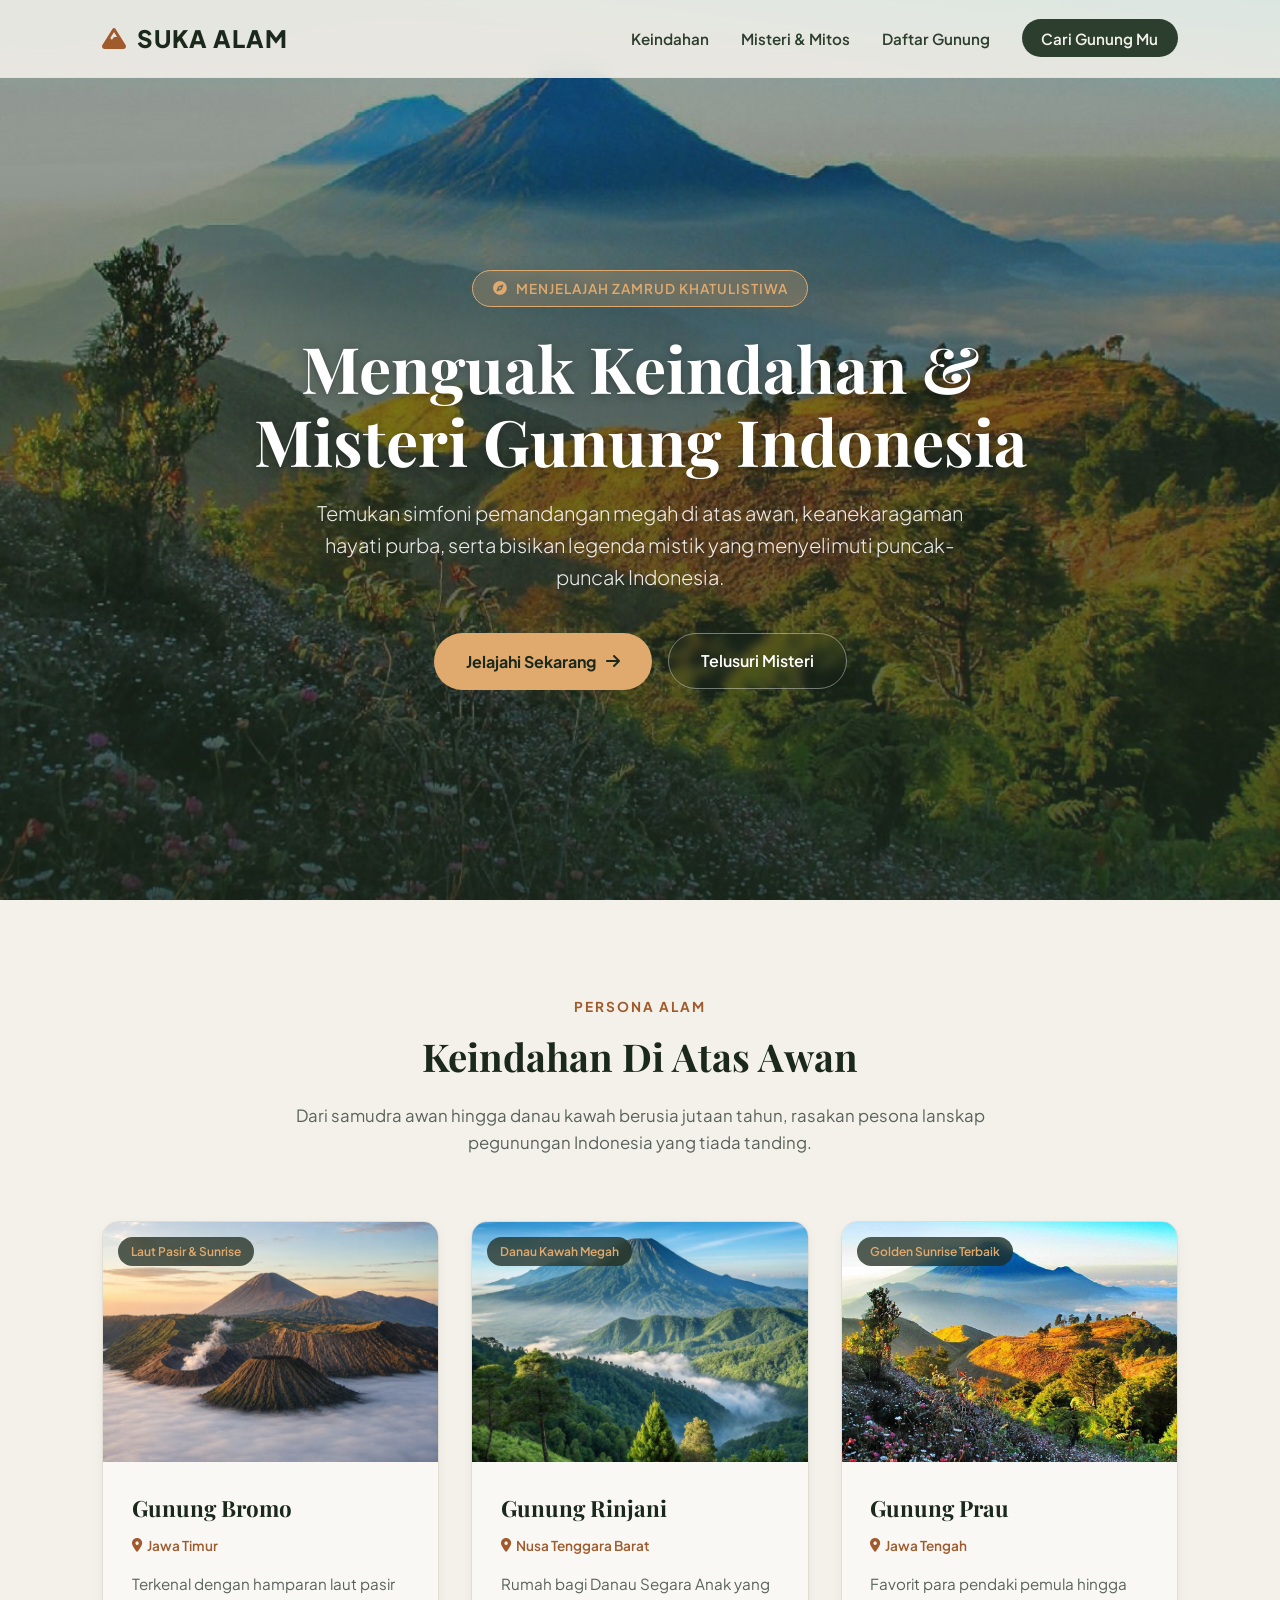
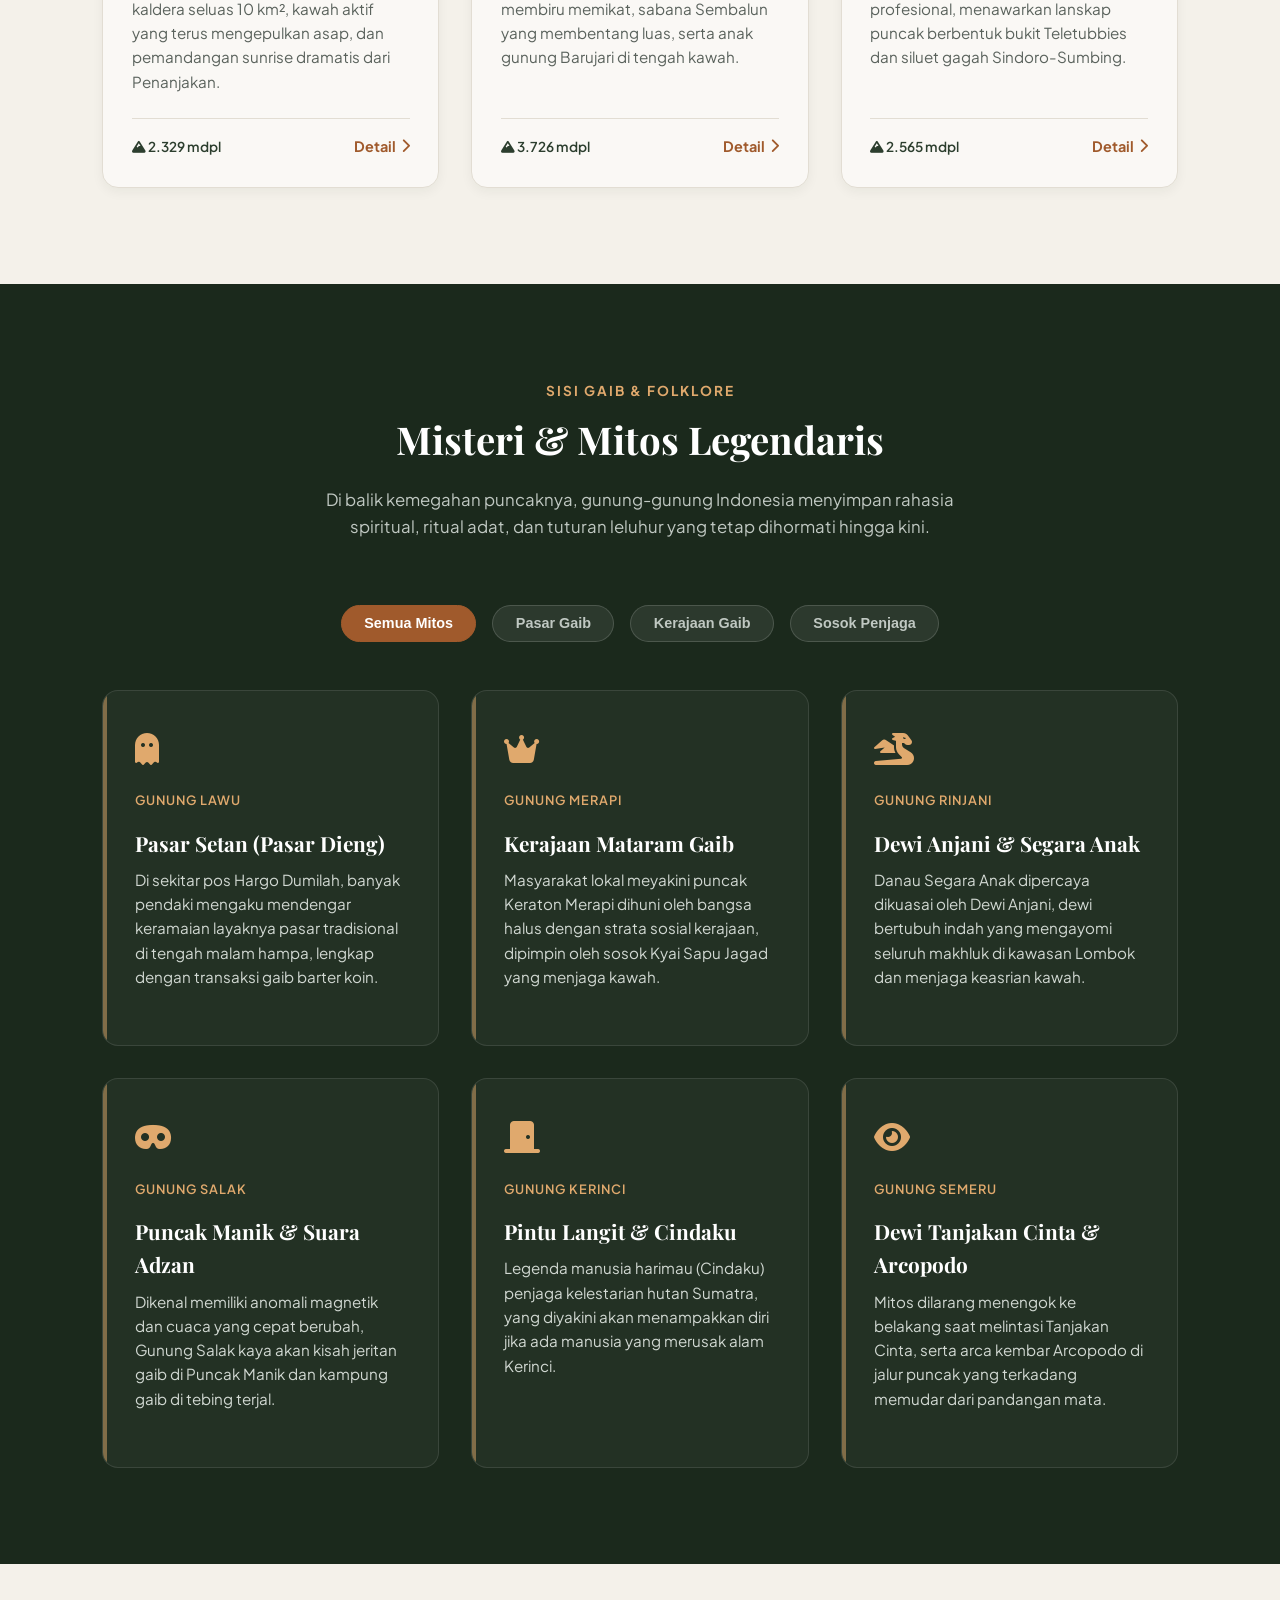
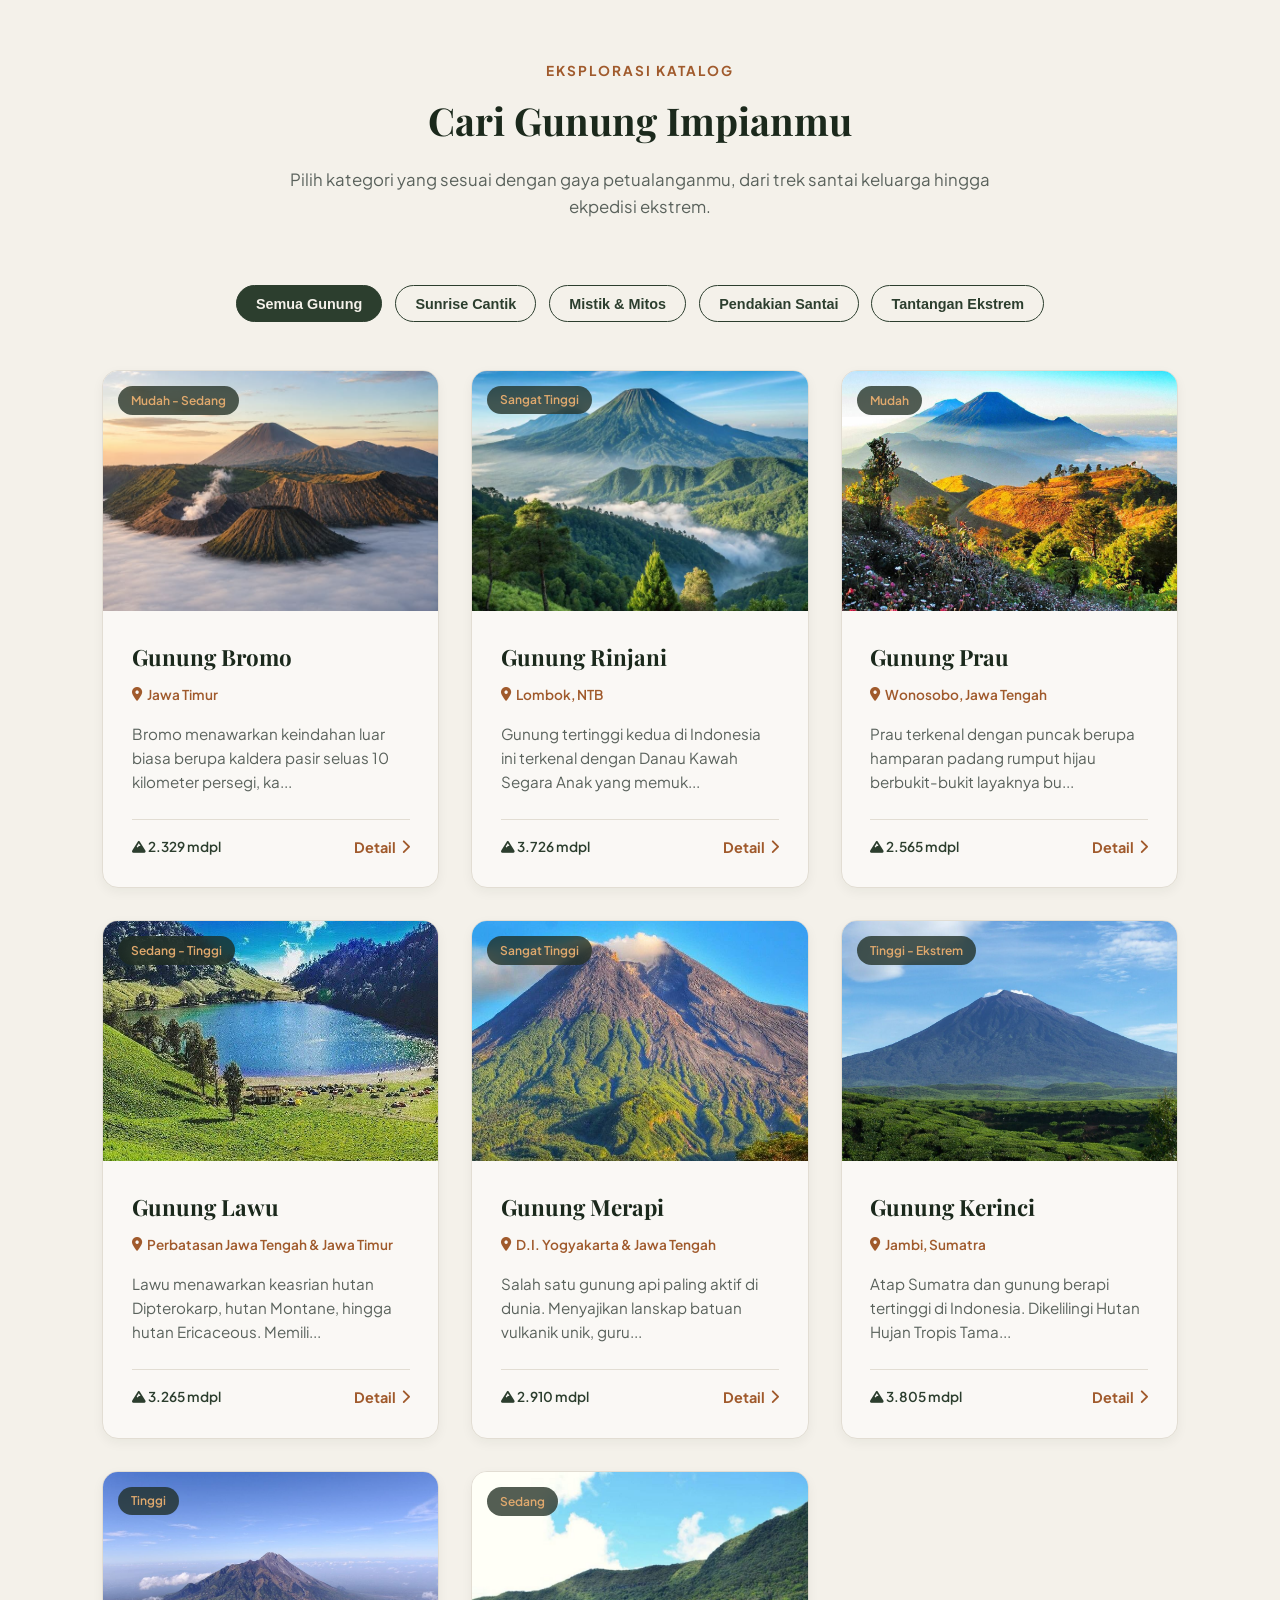
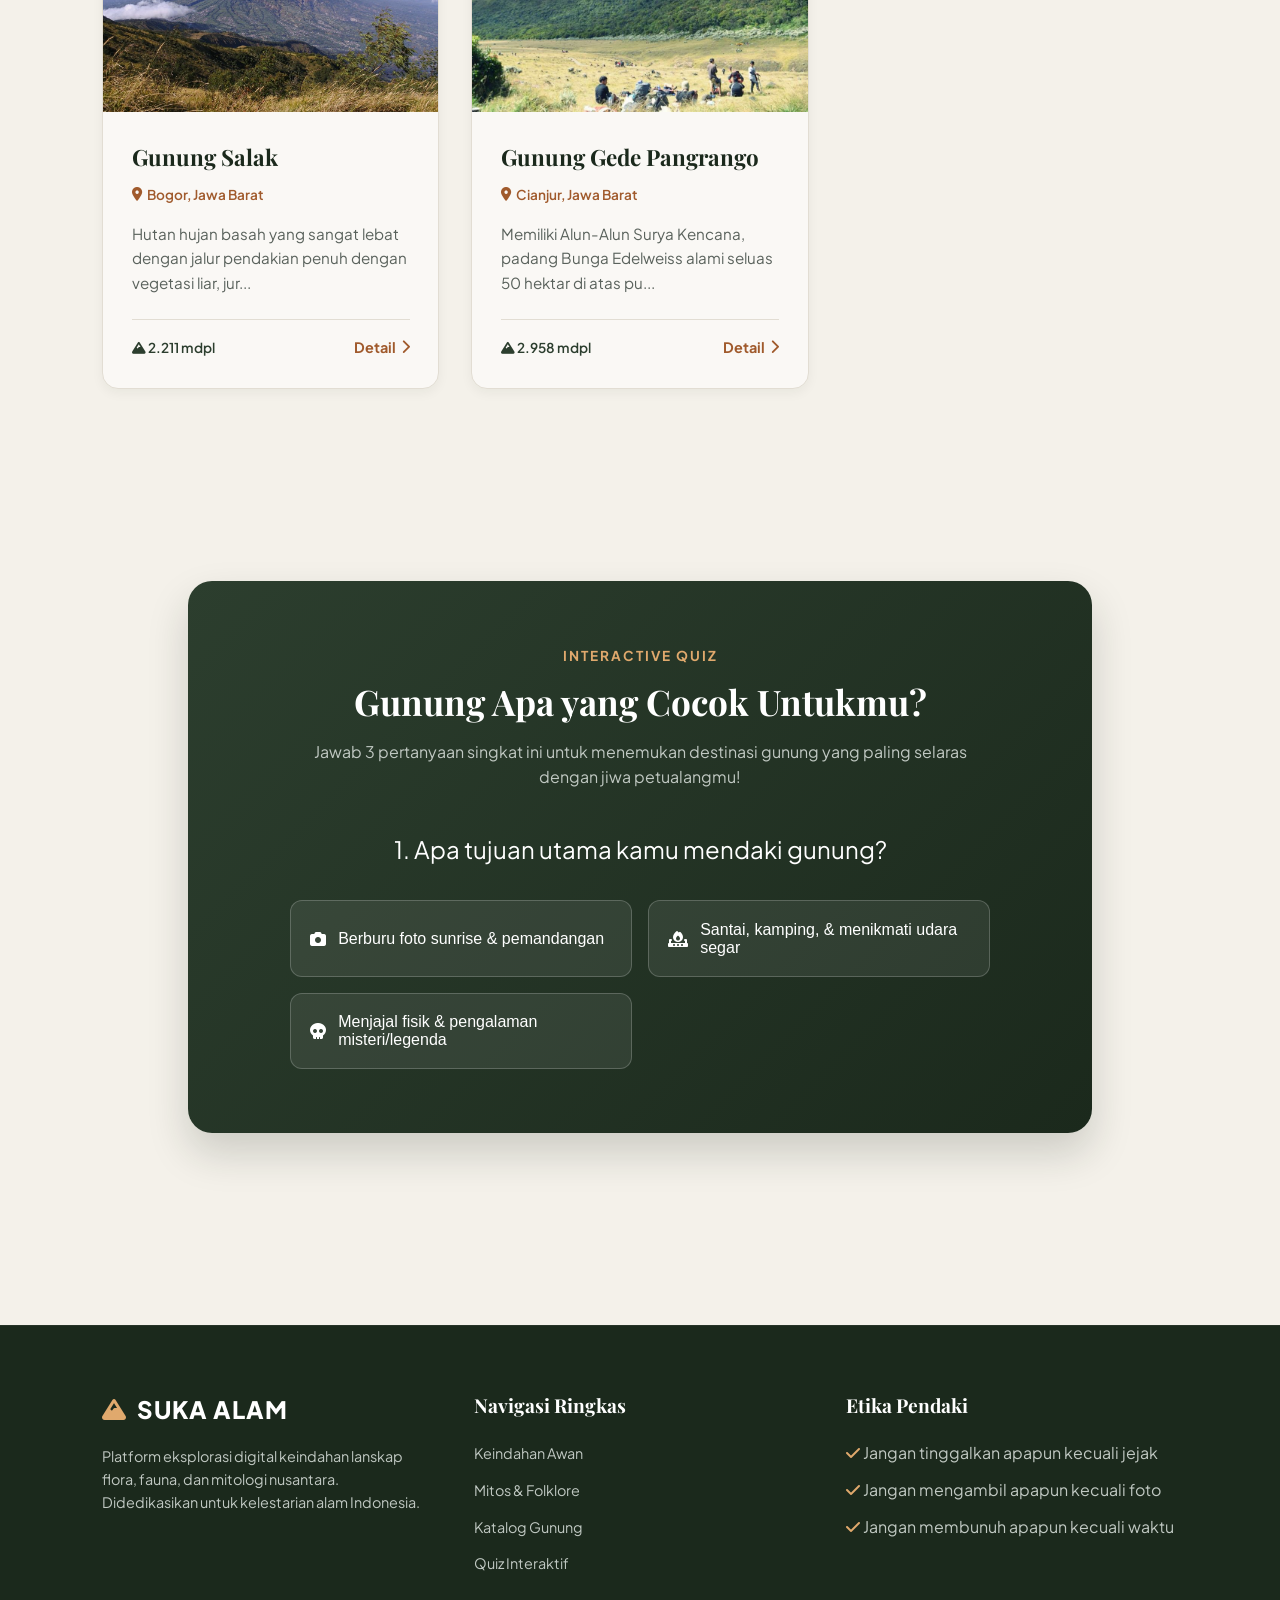
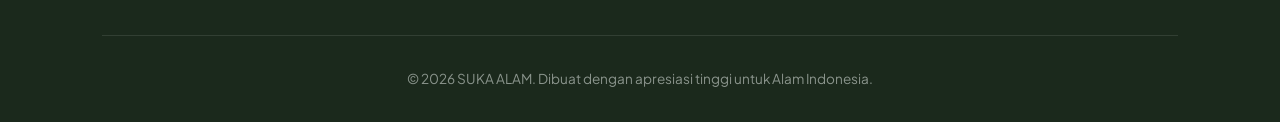
==== index.html @ b4a9ba3b "Initial commit - Website SUKA ALAM" ====
<!doctype html>
<html lang="id">
  <head>
    <meta charset="UTF-8" />
    <meta name="viewport" content="width=device-width, initial-scale=1.0" />
    <title>SUKA ALAM - Keindahan & Misteri Gunung Indonesia</title>
    <!-- Google Fonts & Font Awesome Icons -->
    <link rel="preconnect" href="https://fonts.googleapis.com" />
    <link rel="preconnect" href="https://fonts.gstatic.com" crossorigin />
    <link
      href="https://fonts.googleapis.com/css2?family=Plus+Jakarta+Sans:wght@300;400;500;600;700;800&family=Playfair+Display:ital,wght@0,600;0,800;1,400&display=swap"
      rel="stylesheet"
    />
    <link
      rel="stylesheet"
      href="https://cdnjs.cloudflare.com/ajax/libs/font-awesome/6.4.0/css/all.min.css"
    />

    <link rel="stylesheet" href="style.css" />
  </head>
  <body>
    <nav class="navbar" id="navbar">
      <a href="#" class="logo">
        <i class="fa-solid fa-mountain"></i>
        <span>SUKA ALAM</span>
      </a>
      <ul class="nav-links" id="navLinks">
        <li><a href="#keindahan">Keindahan</a></li>
        <li><a href="#misteri">Misteri & Mitos</a></li>
        <li><a href="#explorer">Daftar Gunung</a></li>
        <li><a href="#quiz" class="nav-btn">Cari Gunung Mu</a></li>
      </ul>
      <div class="hamburger" id="hamburger">
        <i class="fa-solid fa-bars"></i>
      </div>
    </nav>

    <header class="hero" id="home">
      <div class="hero-content">
        <div class="hero-badge">
          <i class="fa-solid fa-compass"></i> Menjelajah Zamrud Khatulistiwa
        </div>
        <h1>Menguak Keindahan & Misteri Gunung Indonesia</h1>
        <p>
          Temukan simfoni pemandangan megah di atas awan, keanekaragaman hayati
          purba, serta bisikan legenda mistik yang menyelimuti puncak-puncak
          Indonesia.
        </p>
        <div class="hero-actions">
          <a href="#keindahan" class="btn-primary">
            Jelajahi Sekarang <i class="fa-solid fa-arrow-right"></i>
          </a>
          <a href="#misteri" class="btn-outline"> Telusuri Misteri </a>
        </div>
      </div>
    </header>

    <section id="keindahan">
      <div class="section-header">
        <span class="subtitle">Persona Alam</span>
        <h2>Keindahan Di Atas Awan</h2>
        <p>
          Dari samudra awan hingga danau kawah berusia jutaan tahun, rasakan
          pesona lanskap pegunungan Indonesia yang tiada tanding.
        </p>
      </div>

      <div class="beauty-grid">
        <!-- Card 1: Bromo -->
        <div class="beauty-card" onclick="openModal('bromo')">
          <div class="card-img-wrapper">
            <span class="card-tag">Laut Pasir & Sunrise</span>
            <img src="images/Bromo.jpg" alt="Gunung Bromo" />
          </div>
          <div class="card-body">
            <h3>Gunung Bromo</h3>
            <div class="card-location">
              <i class="fa-solid fa-location-dot"></i> Jawa Timur
            </div>
            <p>
              Terkenal dengan hamparan laut pasir kaldera seluas 10 km², kawah
              aktif yang terus mengepulkan asap, dan pemandangan sunrise
              dramatis dari Penanjakan.
            </p>
            <div class="card-footer">
              <span class="height-info"
                ><i class="fa-solid fa-mountain"></i> 2.329 mdpl</span
              >
              <span class="read-more"
                >Detail <i class="fa-solid fa-chevron-right"></i
              ></span>
            </div>
          </div>
        </div>

        <!-- Card 2: Rinjani -->
        <div class="beauty-card" onclick="openModal('rinjani')">
          <div class="card-img-wrapper">
            <span class="card-tag">Danau Kawah Megah</span>
            <img src="images/Rinjani.jpg" alt="Gunung Rinjani" />
          </div>
          <div class="card-body">
            <h3>Gunung Rinjani</h3>
            <div class="card-location">
              <i class="fa-solid fa-location-dot"></i> Nusa Tenggara Barat
            </div>
            <p>
              Rumah bagi Danau Segara Anak yang membiru memikat, sabana Sembalun
              yang membentang luas, serta anak gunung Barujari di tengah kawah.
            </p>
            <div class="card-footer">
              <span class="height-info"
                ><i class="fa-solid fa-mountain"></i> 3.726 mdpl</span
              >
              <span class="read-more"
                >Detail <i class="fa-solid fa-chevron-right"></i
              ></span>
            </div>
          </div>
        </div>

        <!-- Card 3: Prau -->
        <div class="beauty-card" onclick="openModal('prau')">
          <div class="card-img-wrapper">
            <span class="card-tag">Golden Sunrise Terbaik</span>
            <img src="images/Prau.jpg" alt="Gunung Prau" />
          </div>
          <div class="card-body">
            <h3>Gunung Prau</h3>
            <div class="card-location">
              <i class="fa-solid fa-location-dot"></i> Jawa Tengah
            </div>
            <p>
              Favorit para pendaki pemula hingga profesional, menawarkan lanskap
              puncak berbentuk bukit Teletubbies dan siluet gagah
              Sindoro-Sumbing.
            </p>
            <div class="card-footer">
              <span class="height-info"
                ><i class="fa-solid fa-mountain"></i> 2.565 mdpl</span
              >
              <span class="read-more"
                >Detail <i class="fa-solid fa-chevron-right"></i
              ></span>
            </div>
          </div>
        </div>
      </div>
    </section>

    <section class="mystery-section" id="misteri">
      <div class="section-header">
        <span class="subtitle">Sisi Gaib & Folklore</span>
        <h2>Misteri & Mitos Legendaris</h2>
        <p>
          Di balik kemegahan puncaknya, gunung-gunung Indonesia menyimpan
          rahasia spiritual, ritual adat, dan tuturan leluhur yang tetap
          dihormati hingga kini.
        </p>
      </div>

      <div class="mystery-tabs">
        <button class="tab-btn active" onclick="filterMystery('all')">
          Semua Mitos
        </button>
        <button class="tab-btn" onclick="filterMystery('pasar-gaib')">
          Pasar Gaib
        </button>
        <button class="tab-btn" onclick="filterMystery('kerajaan')">
          Kerajaan Gaib
        </button>
        <button class="tab-btn" onclick="filterMystery('penjaga')">
          Sosok Penjaga
        </button>
      </div>

      <div class="mystery-grid" id="mysteryGrid">
        <!-- Mystery Item 1 -->
        <div class="mystery-card" data-category="pasar-gaib">
          <div class="mystery-icon"><i class="fa-solid fa-ghost"></i></div>
          <div class="mystery-tag">Gunung Lawu</div>
          <h3>Pasar Setan (Pasar Dieng)</h3>
          <p>
            Di sekitar pos Hargo Dumilah, banyak pendaki mengaku mendengar
            keramaian layaknya pasar tradisional di tengah malam hampa, lengkap
            dengan transaksi gaib barter koin.
          </p>
        </div>

        <!-- Mystery Item 2 -->
        <div class="mystery-card" data-category="kerajaan">
          <div class="mystery-icon"><i class="fa-solid fa-crown"></i></div>
          <div class="mystery-tag">Gunung Merapi</div>
          <h3>Kerajaan Mataram Gaib</h3>
          <p>
            Masyarakat lokal meyakini puncak Keraton Merapi dihuni oleh bangsa
            halus dengan strata sosial kerajaan, dipimpin oleh sosok Kyai Sapu
            Jagad yang menjaga kawah.
          </p>
        </div>

        <!-- Mystery Item 3 -->
        <div class="mystery-card" data-category="penjaga">
          <div class="mystery-icon"><i class="fa-solid fa-dragon"></i></div>
          <div class="mystery-tag">Gunung Rinjani</div>
          <h3>Dewi Anjani & Segara Anak</h3>
          <p>
            Danau Segara Anak dipercaya dikuasai oleh Dewi Anjani, dewi bertubuh
            indah yang mengayomi seluruh makhluk di kawasan Lombok dan menjaga
            keasrian kawah.
          </p>
        </div>

        <!-- Mystery Item 4 -->
        <div class="mystery-card" data-category="pasar-gaib">
          <div class="mystery-icon"><i class="fa-solid fa-mask"></i></div>
          <div class="mystery-tag">Gunung Salak</div>
          <h3>Puncak Manik & Suara Adzan</h3>
          <p>
            Dikenal memiliki anomali magnetik dan cuaca yang cepat berubah,
            Gunung Salak kaya akan kisah jeritan gaib di Puncak Manik dan
            kampung gaib di tebing terjal.
          </p>
        </div>

        <!-- Mystery Item 5 -->
        <div class="mystery-card" data-category="kerajaan">
          <div class="mystery-icon">
            <i class="fa-solid fa-door-closed"></i>
          </div>
          <div class="mystery-tag">Gunung Kerinci</div>
          <h3>Pintu Langit & Cindaku</h3>
          <p>
            Legenda manusia harimau (Cindaku) penjaga kelestarian hutan Sumatra,
            yang diyakini akan menampakkan diri jika ada manusia yang merusak
            alam Kerinci.
          </p>
        </div>

        <!-- Mystery Item 6 -->
        <div class="mystery-card" data-category="penjaga">
          <div class="mystery-icon"><i class="fa-solid fa-eye"></i></div>
          <div class="mystery-tag">Gunung Semeru</div>
          <h3>Dewi Tanjakan Cinta & Arcopodo</h3>
          <p>
            Mitos dilarang menengok ke belakang saat melintasi Tanjakan Cinta,
            serta arca kembar Arcopodo di jalur puncak yang terkadang memudar
            dari pandangan mata.
          </p>
        </div>
      </div>
    </section>

    <section class="explorer-section" id="explorer">
      <div class="section-header">
        <span class="subtitle">Eksplorasi Katalog</span>
        <h2>Cari Gunung Impianmu</h2>
        <p>
          Pilih kategori yang sesuai dengan gaya petualanganmu, dari trek santai
          keluarga hingga ekpedisi ekstrem.
        </p>
      </div>

      <div class="filter-container">
        <button class="filter-btn active" onclick="filterMountains('all')">
          Semua Gunung
        </button>
        <button class="filter-btn" onclick="filterMountains('sunrise')">
          Sunrise Cantik
        </button>
        <button class="filter-btn" onclick="filterMountains('mistik')">
          Mistik & Mitos
        </button>
        <button class="filter-btn" onclick="filterMountains('santai')">
          Pendakian Santai
        </button>
        <button class="filter-btn" onclick="filterMountains('ekstrem')">
          Tantangan Ekstrem
        </button>
      </div>

      <div class="explorer-grid" id="explorerGrid">
        <!-- Mountain items will be populated by JavaScript -->
      </div>
    </section>

    <section id="quiz">
      <div class="quiz-section">
        <div class="quiz-container">
          <span class="subtitle" style="color: var(--accent-gold)"
            >Interactive Quiz</span
          >
          <h2 style="font-size: 2.2rem; margin-bottom: 0.5rem; color: #fff">
            Gunung Apa yang Cocok Untukmu?
          </h2>
          <p style="color: #c0c8c2; margin-bottom: 2.5rem">
            Jawab 3 pertanyaan singkat ini untuk menemukan destinasi gunung yang
            paling selaras dengan jiwa petualangmu!
          </p>

          <!-- Question 1 -->
          <div class="quiz-step active" id="quizStep1">
            <div class="quiz-question">
              1. Apa tujuan utama kamu mendaki gunung?
            </div>
            <div class="quiz-options">
              <button class="quiz-opt-btn" onclick="answerQuiz('A')">
                <i class="fa-solid fa-camera"></i> Berburu foto sunrise &
                pemandangan
              </button>
              <button class="quiz-opt-btn" onclick="answerQuiz('B')">
                <i class="fa-solid fa-fire-burner"></i> Santai, kamping, &
                menikmati udara segar
              </button>
              <button class="quiz-opt-btn" onclick="answerQuiz('C')">
                <i class="fa-solid fa-skull"></i> Menjajal fisik & pengalaman
                misteri/legenda
              </button>
            </div>
          </div>

          <!-- Question 2 -->
          <div class="quiz-step" id="quizStep2">
            <div class="quiz-question">
              2. Berapa lama durasi pendakian yang kamu sukai?
            </div>
            <div class="quiz-options">
              <button class="quiz-opt-btn" onclick="answerQuiz('A')">
                <i class="fa-solid fa-clock"></i> Singkat (Tektok / 3-5 Jam
                saja)
              </button>
              <button class="quiz-opt-btn" onclick="answerQuiz('B')">
                <i class="fa-solid fa-campground"></i> 2 Hari 1 Malam (Standar
                Kamping)
              </button>
              <button class="quiz-opt-btn" onclick="answerQuiz('C')">
                <i class="fa-solid fa-calendar-days"></i> 3-5 Hari Ekspedisi
                Panjang
              </button>
            </div>
          </div>

          <!-- Question 3 -->
          <div class="quiz-step" id="quizStep3">
            <div class="quiz-question">
              3. Suasana malam seperti apa yang kamu inginkan di tenda?
            </div>
            <div class="quiz-options">
              <button class="quiz-opt-btn" onclick="answerQuiz('A')">
                <i class="fa-solid fa-stars"></i> Langit bertabur bintang &
                hangatnya kopi
              </button>
              <button class="quiz-opt-btn" onclick="answerQuiz('B')">
                <i class="fa-solid fa-tree"></i> Suara derik jangkrik & angin
                hutan rindang
              </button>
              <button class="quiz-opt-btn" onclick="answerQuiz('C')">
                <i class="fa-solid fa-moon"></i> Hening, dingin ekstrem, & aura
                keheningan mistis
              </button>
            </div>
          </div>

          <!-- Quiz Result -->
          <div class="quiz-step" id="quizResult">
            <div class="quiz-result">
              <h3
                id="resultTitle"
                style="color: var(--accent-gold); font-size: 1.8rem"
              >
                Gunung Prau
              </h3>
              <p id="resultDesc" style="color: #e2ddd3; margin-top: 0.5rem">
                Kamu adalah pencari keindahan sejati! Gunung Prau cocok untukmu
                karena menyajikan panorama lautan awan terindah tanpa medan yang
                menuntut fisik terlalu keras.
              </p>
              <img id="resultImg" src="images/Prau.jpg" alt="Hasil Quiz" />
              <br />
              <button
                class="btn-primary"
                onclick="resetQuiz()"
                style="margin-top: 1rem"
              >
                <i class="fa-solid fa-rotate-right"></i> Coba Lagi
              </button>
            </div>
          </div>
        </div>
      </div>
    </section>

    <div
      class="modal-overlay"
      id="modalOverlay"
      onclick="closeModalOnOverlay(event)"
    >
      <div class="modal-card">
        <button class="modal-close" onclick="closeModal()">
          <i class="fa-solid fa-xmark"></i>
        </button>
        <img id="modalImg" class="modal-header-img" src="" alt="Gunung" />
        <div class="modal-content">
          <h3 id="modalTitle" class="modal-title">Nama Gunung</h3>
          <div class="modal-meta">
            <span
              ><i class="fa-solid fa-location-dot"></i>
              <span id="modalLoc">Lokasi</span></span
            >
            <span
              ><i class="fa-solid fa-mountain"></i>
              <span id="modalHeight">0 mdpl</span></span
            >
            <span
              ><i class="fa-solid fa-route"></i>
              <span id="modalDiff">Kesulitan</span></span
            >
          </div>
          <div class="modal-body">
            <h4>
              <i
                class="fa-solid fa-leaf"
                style="color: var(--accent-terracotta)"
              ></i>
              Daya Tarik Alam
            </h4>
            <p id="modalNature">Deskripsi alam...</p>

            <h4>
              <i
                class="fa-solid fa-book-skull"
                style="color: var(--accent-terracotta)"
              ></i>
              Mitos & Legenda
            </h4>
            <p id="modalMyth">Deskripsi mitos...</p>
          </div>
        </div>
      </div>
    </div>

    <footer>
      <div class="footer-grid">
        <div class="footer-col">
          <div class="logo" style="color: #ffffff; margin-bottom: 1rem">
            <i
              class="fa-solid fa-mountain"
              style="color: var(--accent-gold)"
            ></i>
            SUKA ALAM
          </div>
          <p>
            Platform eksplorasi digital keindahan lanskap flora, fauna, dan
            mitologi nusantara. Didedikasikan untuk kelestarian alam Indonesia.
          </p>
        </div>
        <div class="footer-col">
          <h4>Navigasi Ringkas</h4>
          <ul class="footer-links">
            <li><a href="#keindahan">Keindahan Awan</a></li>
            <li><a href="#misteri">Mitos & Folklore</a></li>
            <li><a href="#explorer">Katalog Gunung</a></li>
            <li><a href="#quiz">Quiz Interaktif</a></li>
          </ul>
        </div>
        <div class="footer-col">
          <h4>Etika Pendaki</h4>
          <ul class="footer-links">
            <li>
              <i
                class="fa-solid fa-check"
                style="color: var(--accent-gold)"
              ></i>
              Jangan tinggalkan apapun kecuali jejak
            </li>
            <li>
              <i
                class="fa-solid fa-check"
                style="color: var(--accent-gold)"
              ></i>
              Jangan mengambil apapun kecuali foto
            </li>
            <li>
              <i
                class="fa-solid fa-check"
                style="color: var(--accent-gold)"
              ></i>
              Jangan membunuh apapun kecuali waktu
            </li>
          </ul>
        </div>
      </div>
      <div class="footer-bottom">
        <p>
          &copy; 2026 SUKA ALAM. Dibuat dengan apresiasi tinggi untuk Alam
          Indonesia.
        </p>
      </div>
    </footer>

    <script src="script.js"></script>
  </body>
</html>
---- style.css ----
:root {
  --bg-sand: #f4f1ea;
  --bg-card: #faf8f5;
  --primary-forest: #1b291c;
  --secondary-olive: #2c3e2e;
  --accent-terracotta: #a05a2c;
  --accent-gold: #e0a96d;
  --accent-gold-light: #f7e3c3;
  --text-dark: #1f2421;
  --text-muted: #5a625c;
  --border-light: #e2ddd3;
  --shadow-sm: 0 4px 12px rgba(27, 41, 28, 0.05);
  --shadow-md: 0 10px 25px rgba(27, 41, 28, 0.1);
  --shadow-lg: 0 20px 40px rgba(27, 41, 28, 0.18);
  --transition: all 0.3s cubic-bezier(0.25, 0.8, 0.25, 1);
}

* {
  margin: 0;
  padding: 0;
  box-sizing: border-box;
  scroll-behavior: smooth;
}

body {
  font-family: "Plus Jakarta Sans", sans-serif;
  background-color: var(--bg-sand);
  color: var(--text-dark);
  line-height: 1.6;
  overflow-x: hidden;
}

h1,
h2,
h3,
h4,
.font-serif {
  font-family: "Playfair Display", serif;
}

.navbar {
  position: fixed;
  top: 0;
  left: 0;
  width: 100%;
  display: flex;
  justify-content: space-between;
  align-items: center;
  padding: 1.2rem 8%;
  background: rgba(244, 241, 234, 0.88);
  backdrop-filter: blur(12px);
  z-index: 1000;
  border-bottom: 1px solid rgba(226, 221, 211, 0.5);
  transition: var(--transition);
}

.navbar.scrolled {
  padding: 0.8rem 8%;
  box-shadow: var(--shadow-sm);
  background: rgba(244, 241, 234, 0.96);
}

.logo {
  display: flex;
  align-items: center;
  gap: 10px;
  font-size: 1.5rem;
  font-weight: 800;
  color: var(--primary-forest);
  text-decoration: none;
  letter-spacing: 1px;
}

.logo i {
  color: var(--accent-terracotta);
}

.nav-links {
  display: flex;
  list-style: none;
  gap: 2rem;
  align-items: center;
}

.nav-links a {
  text-decoration: none;
  color: var(--secondary-olive);
  font-weight: 600;
  font-size: 0.95rem;
  transition: var(--transition);
  position: relative;
}

.nav-links a::after {
  content: "";
  position: absolute;
  bottom: -5px;
  left: 0;
  width: 0;
  height: 2px;
  background-color: var(--accent-terracotta);
  transition: var(--transition);
}

.nav-links a:hover::after,
.nav-links a.active::after {
  width: 100%;
}

.nav-btn {
  background-color: var(--secondary-olive);
  color: var(--bg-sand) !important;
  padding: 0.6rem 1.2rem;
  border-radius: 30px;
  transition: var(--transition);
}

.nav-btn::after {
  display: none !important;
}

.nav-btn:hover {
  background-color: var(--accent-terracotta);
  transform: translateY(-2px);
  box-shadow: 0 4px 12px rgba(160, 90, 44, 0.3);
}

.hamburger {
  display: none;
  cursor: pointer;
  font-size: 1.5rem;
  color: var(--primary-forest);
}

.hero {
  position: relative;
  min-height: 100vh;
  display: flex;
  align-items: center;
  justify-content: center;
  padding: 0 8%;
  background:
    linear-gradient(
      180deg,
      rgba(27, 41, 28, 0.4) 0%,
      rgba(27, 41, 28, 0.8) 100%
    ),
    url("images/Prau.jpg") center/cover no-repeat;
  color: #ffffff;
  text-align: center;
}

.hero-content {
  max-width: 850px;
  margin-top: 60px;
  animation: fadeInUp 1s ease-out;
}

.hero-badge {
  display: inline-flex;
  align-items: center;
  gap: 8px;
  background: rgba(224, 169, 109, 0.25);
  border: 1px solid var(--accent-gold);
  backdrop-filter: blur(8px);
  color: var(--accent-gold);
  padding: 0.4rem 1.2rem;
  border-radius: 50px;
  font-size: 0.85rem;
  font-weight: 600;
  margin-bottom: 1.5rem;
  text-transform: uppercase;
  letter-spacing: 1px;
}

.hero h1 {
  font-size: clamp(2.5rem, 5vw, 4.2rem);
  line-height: 1.15;
  margin-bottom: 1.2rem;
  text-shadow: 0 2px 10px rgba(0, 0, 0, 0.3);
}

.hero p {
  font-size: clamp(1rem, 2vw, 1.25rem);
  margin-bottom: 2.5rem;
  opacity: 0.9;
  max-width: 680px;
  margin-left: auto;
  margin-right: auto;
  font-weight: 300;
}

.hero-actions {
  display: flex;
  gap: 1rem;
  justify-content: center;
  flex-wrap: wrap;
}

.btn-primary {
  background-color: var(--accent-gold);
  color: var(--primary-forest);
  padding: 0.9rem 2rem;
  border-radius: 30px;
  font-weight: 700;
  text-decoration: none;
  transition: var(--transition);
  display: inline-flex;
  align-items: center;
  gap: 10px;
  border: none;
  cursor: pointer;
}

.btn-primary:hover {
  background-color: #ebd09c;
  transform: translateY(-3px);
  box-shadow: 0 8px 20px rgba(224, 169, 109, 0.3);
}

.btn-outline {
  background: transparent;
  color: #ffffff;
  padding: 0.9rem 2rem;
  border-radius: 30px;
  font-weight: 600;
  text-decoration: none;
  transition: var(--transition);
  border: 1px solid rgba(255, 255, 255, 0.4);
  backdrop-filter: blur(4px);
}

.btn-outline:hover {
  background: rgba(255, 255, 255, 0.15);
  border-color: #ffffff;
  transform: translateY(-3px);
}

section {
  padding: 6rem 8%;
}

.section-header {
  text-align: center;
  max-width: 700px;
  margin: 0 auto 4rem auto;
}

.subtitle {
  color: var(--accent-terracotta);
  font-weight: 700;
  text-transform: uppercase;
  letter-spacing: 2px;
  font-size: 0.85rem;
  display: block;
  margin-bottom: 0.5rem;
}

.section-header h2 {
  font-size: 2.4rem;
  color: var(--primary-forest);
  margin-bottom: 1rem;
}

.section-header p {
  color: var(--text-muted);
  font-size: 1.05rem;
}

.beauty-grid {
  display: grid;
  grid-template-columns: repeat(auto-fit, minmax(320px, 1fr));
  gap: 2rem;
}

.beauty-card {
  background-color: var(--bg-card);
  border-radius: 16px;
  overflow: hidden;
  border: 1px solid var(--border-light);
  box-shadow: var(--shadow-sm);
  transition: var(--transition);
  display: flex;
  flex-direction: column;
  cursor: pointer;
}

.beauty-card:hover {
  transform: translateY(-8px);
  box-shadow: var(--shadow-md);
}

.card-img-wrapper {
  position: relative;
  height: 240px;
  overflow: hidden;
}

.card-img-wrapper img {
  width: 100%;
  height: 100%;
  object-fit: cover;
  transition: transform 0.6s ease;
}

.beauty-card:hover .card-img-wrapper img {
  transform: scale(1.08);
}

.card-tag {
  position: absolute;
  top: 15px;
  left: 15px;
  background: rgba(27, 41, 28, 0.75);
  backdrop-filter: blur(6px);
  color: var(--accent-gold);
  padding: 0.3rem 0.8rem;
  border-radius: 20px;
  font-size: 0.75rem;
  font-weight: 600;
}

.card-body {
  padding: 1.8rem;
  display: flex;
  flex-direction: column;
  flex-grow: 1;
}

.card-body h3 {
  font-size: 1.4rem;
  color: var(--primary-forest);
  margin-bottom: 0.5rem;
}

.card-location {
  color: var(--accent-terracotta);
  font-size: 0.85rem;
  font-weight: 600;
  margin-bottom: 1rem;
  display: flex;
  align-items: center;
  gap: 5px;
}

.card-body p {
  color: var(--text-muted);
  font-size: 0.95rem;
  margin-bottom: 1.5rem;
  flex-grow: 1;
}

.card-footer {
  display: flex;
  justify-content: space-between;
  align-items: center;
  border-top: 1px solid var(--border-light);
  padding-top: 1rem;
  margin-top: auto;
}

.height-info {
  font-size: 0.85rem;
  color: var(--secondary-olive);
  font-weight: 600;
}

.read-more {
  color: var(--accent-terracotta);
  font-weight: 700;
  font-size: 0.9rem;
  display: flex;
  align-items: center;
  gap: 5px;
}

.mystery-section {
  background-color: var(--primary-forest);
  color: #f4f1ea;
  position: relative;
}

.mystery-section .subtitle {
  color: var(--accent-gold);
}

.mystery-section h2 {
  color: #ffffff;
}

.mystery-section .section-header p {
  color: #c0c8c2;
}

.mystery-tabs {
  display: flex;
  justify-content: center;
  gap: 1rem;
  margin-bottom: 3rem;
  flex-wrap: wrap;
}

.tab-btn {
  background: rgba(255, 255, 255, 0.08);
  border: 1px solid rgba(255, 255, 255, 0.15);
  color: #c0c8c2;
  padding: 0.6rem 1.4rem;
  border-radius: 30px;
  cursor: pointer;
  font-weight: 600;
  font-size: 0.9rem;
  transition: var(--transition);
}

.tab-btn.active,
.tab-btn:hover {
  background: var(--accent-terracotta);
  color: #ffffff;
  border-color: var(--accent-terracotta);
}

.mystery-grid {
  display: grid;
  grid-template-columns: repeat(auto-fit, minmax(320px, 1fr));
  gap: 2rem;
}

.mystery-card {
  background: rgba(255, 255, 255, 0.04);
  border: 1px solid rgba(255, 255, 255, 0.1);
  border-radius: 16px;
  padding: 2rem;
  transition: var(--transition);
  position: relative;
  overflow: hidden;
}

.mystery-card::before {
  content: "";
  position: absolute;
  top: 0;
  left: 0;
  width: 4px;
  height: 100%;
  background: var(--accent-gold);
  opacity: 0.5;
  transition: var(--transition);
}

.mystery-card:hover {
  background: rgba(255, 255, 255, 0.08);
  transform: translateY(-5px);
  border-color: rgba(224, 169, 109, 0.3);
}

.mystery-card:hover::before {
  opacity: 1;
  height: 100%;
  width: 6px;
}

.mystery-icon {
  font-size: 2rem;
  color: var(--accent-gold);
  margin-bottom: 1rem;
}

.mystery-card h3 {
  font-size: 1.3rem;
  color: #ffffff;
  margin-bottom: 0.5rem;
}

.mystery-tag {
  font-size: 0.8rem;
  color: var(--accent-gold);
  margin-bottom: 1rem;
  text-transform: uppercase;
  letter-spacing: 1px;
  font-weight: 600;
}

.mystery-card p {
  color: #d1d8d2;
  font-size: 0.95rem;
  line-height: 1.6;
  margin-bottom: 1.5rem;
}

.explorer-section {
  background-color: var(--bg-sand);
}

.filter-container {
  display: flex;
  justify-content: center;
  gap: 0.8rem;
  margin-bottom: 3rem;
  flex-wrap: wrap;
}

.filter-btn {
  background-color: transparent;
  border: 1px solid var(--secondary-olive);
  color: var(--secondary-olive);
  padding: 0.6rem 1.2rem;
  border-radius: 30px;
  cursor: pointer;
  font-weight: 600;
  font-size: 0.9rem;
  transition: var(--transition);
}

.filter-btn.active,
.filter-btn:hover {
  background-color: var(--secondary-olive);
  color: var(--bg-sand);
}

.explorer-grid {
  display: grid;
  grid-template-columns: repeat(auto-fill, minmax(280px, 1fr));
  gap: 2rem;
}

.quiz-section {
  background: linear-gradient(135deg, #2c3e2e 0%, #1b291c 100%);
  border-radius: 24px;
  margin: 0 8% 6rem 8%;
  padding: 4rem 3rem;
  color: #ffffff;
  box-shadow: var(--shadow-lg);
  position: relative;
  overflow: hidden;
}

.quiz-container {
  max-width: 700px;
  margin: 0 auto;
  text-align: center;
}

.quiz-step {
  display: none;
  animation: fadeIn 0.5s ease;
}

.quiz-step.active {
  display: block;
}

.quiz-question {
  font-size: 1.5rem;
  margin-bottom: 2rem;
  color: #ffffff;
}

.quiz-options {
  display: grid;
  grid-template-columns: repeat(auto-fit, minmax(240px, 1fr));
  gap: 1rem;
}

.quiz-opt-btn {
  background: rgba(255, 255, 255, 0.08);
  border: 1px solid rgba(255, 255, 255, 0.2);
  padding: 1.2rem;
  border-radius: 12px;
  color: #ffffff;
  font-size: 1rem;
  cursor: pointer;
  transition: var(--transition);
  text-align: left;
  display: flex;
  align-items: center;
  gap: 12px;
}

.quiz-opt-btn:hover {
  background: rgba(224, 169, 109, 0.2);
  border-color: var(--accent-gold);
  transform: translateY(-2px);
}

.quiz-result {
  text-align: center;
}

.quiz-result img {
  width: 100%;
  max-width: 400px;
  height: 220px;
  object-fit: cover;
  border-radius: 12px;
  margin: 1.5rem auto;
  border: 2px solid var(--accent-gold);
}

.modal-overlay {
  position: fixed;
  top: 0;
  left: 0;
  width: 100%;
  height: 100%;
  background: rgba(15, 23, 16, 0.85);
  backdrop-filter: blur(8px);
  z-index: 2000;
  display: flex;
  align-items: center;
  justify-content: center;
  opacity: 0;
  pointer-events: none;
  transition: var(--transition);
  padding: 1.5rem;
}

.modal-overlay.active {
  opacity: 1;
  pointer-events: all;
}

.modal-card {
  background-color: var(--bg-card);
  width: 100%;
  max-width: 750px;
  max-height: 90vh;
  border-radius: 20px;
  overflow-y: auto;
  position: relative;
  transform: translateY(30px);
  transition: var(--transition);
  box-shadow: var(--shadow-lg);
}

.modal-overlay.active .modal-card {
  transform: translateY(0);
}

.modal-close {
  position: absolute;
  top: 15px;
  right: 20px;
  background: rgba(0, 0, 0, 0.5);
  color: white;
  border: none;
  width: 36px;
  height: 36px;
  border-radius: 50%;
  cursor: pointer;
  z-index: 10;
  font-size: 1.2rem;
  display: flex;
  align-items: center;
  justify-content: center;
  transition: var(--transition);
}

.modal-close:hover {
  background: var(--accent-terracotta);
}

.modal-header-img {
  width: 100%;
  height: 280px;
  object-fit: cover;
}

.modal-content {
  padding: 2.5rem;
}

.modal-title {
  font-size: 2rem;
  color: var(--primary-forest);
  margin-bottom: 0.5rem;
}

.modal-meta {
  display: flex;
  gap: 1.5rem;
  color: var(--accent-terracotta);
  font-size: 0.9rem;
  font-weight: 600;
  margin-bottom: 1.5rem;
  border-bottom: 1px solid var(--border-light);
  padding-bottom: 1rem;
  flex-wrap: wrap;
}

.modal-body {
  color: var(--text-dark);
  line-height: 1.8;
  font-size: 1rem;
}

.modal-body h4 {
  color: var(--primary-forest);
  margin: 1.5rem 0 0.5rem 0;
  font-size: 1.2rem;
}

footer {
  background-color: var(--primary-forest);
  color: #c0c8c2;
  padding: 4rem 8% 2rem 8%;
  border-top: 1px solid rgba(255, 255, 255, 0.05);
}

.footer-grid {
  display: grid;
  grid-template-columns: repeat(auto-fit, minmax(220px, 1fr));
  gap: 2.5rem;
  margin-bottom: 3rem;
}

.footer-col h4 {
  color: #ffffff;
  font-size: 1.2rem;
  margin-bottom: 1.2rem;
}

.footer-col p {
  font-size: 0.9rem;
  line-height: 1.6;
}

.footer-links {
  list-style: none;
}

.footer-links li {
  margin-bottom: 0.7rem;
}

.footer-links a {
  color: #c0c8c2;
  text-decoration: none;
  transition: var(--transition);
  font-size: 0.9rem;
}

.footer-links a:hover {
  color: var(--accent-gold);
  padding-left: 5px;
}

.footer-bottom {
  text-align: center;
  padding-top: 2rem;
  border-top: 1px solid rgba(255, 255, 255, 0.1);
  font-size: 0.85rem;
  color: #8a948c;
}

@keyframes fadeInUp {
  from {
    opacity: 0;
    transform: translateY(30px);
  }
  to {
    opacity: 1;
    transform: translateY(0);
  }
}

@keyframes fadeIn {
  from {
    opacity: 0;
  }
  to {
    opacity: 1;
  }
}

@media (max-width: 900px) {
  .hamburger {
    display: block;
  }

  .nav-links {
    position: fixed;
    top: 70px;
    left: -100%;
    width: 100%;
    height: calc(100vh - 70px);
    background-color: var(--bg-sand);
    flex-direction: column;
    justify-content: center;
    gap: 2rem;
    transition: var(--transition);
    box-shadow: var(--shadow-md);
  }

  .nav-links.active {
    left: 0;
  }

  .quiz-section {
    padding: 2.5rem 1.5rem;
  }
}
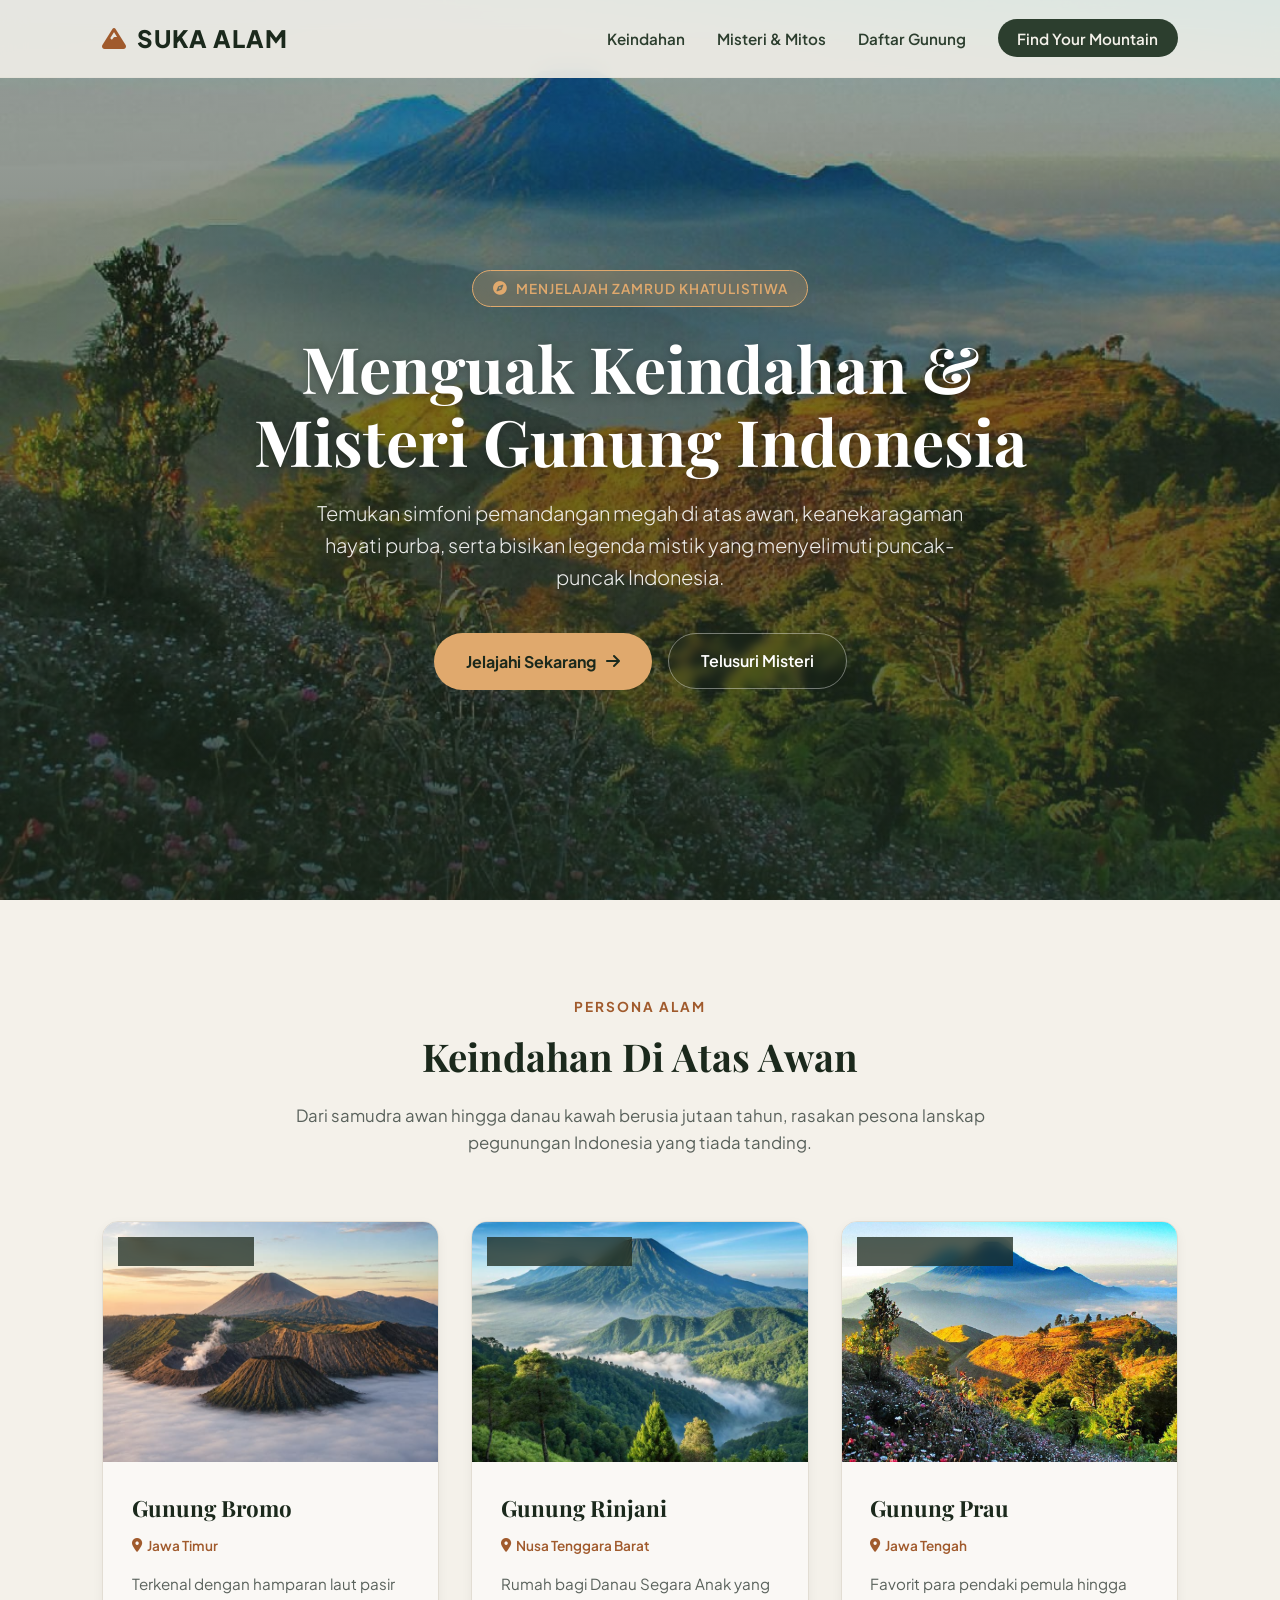
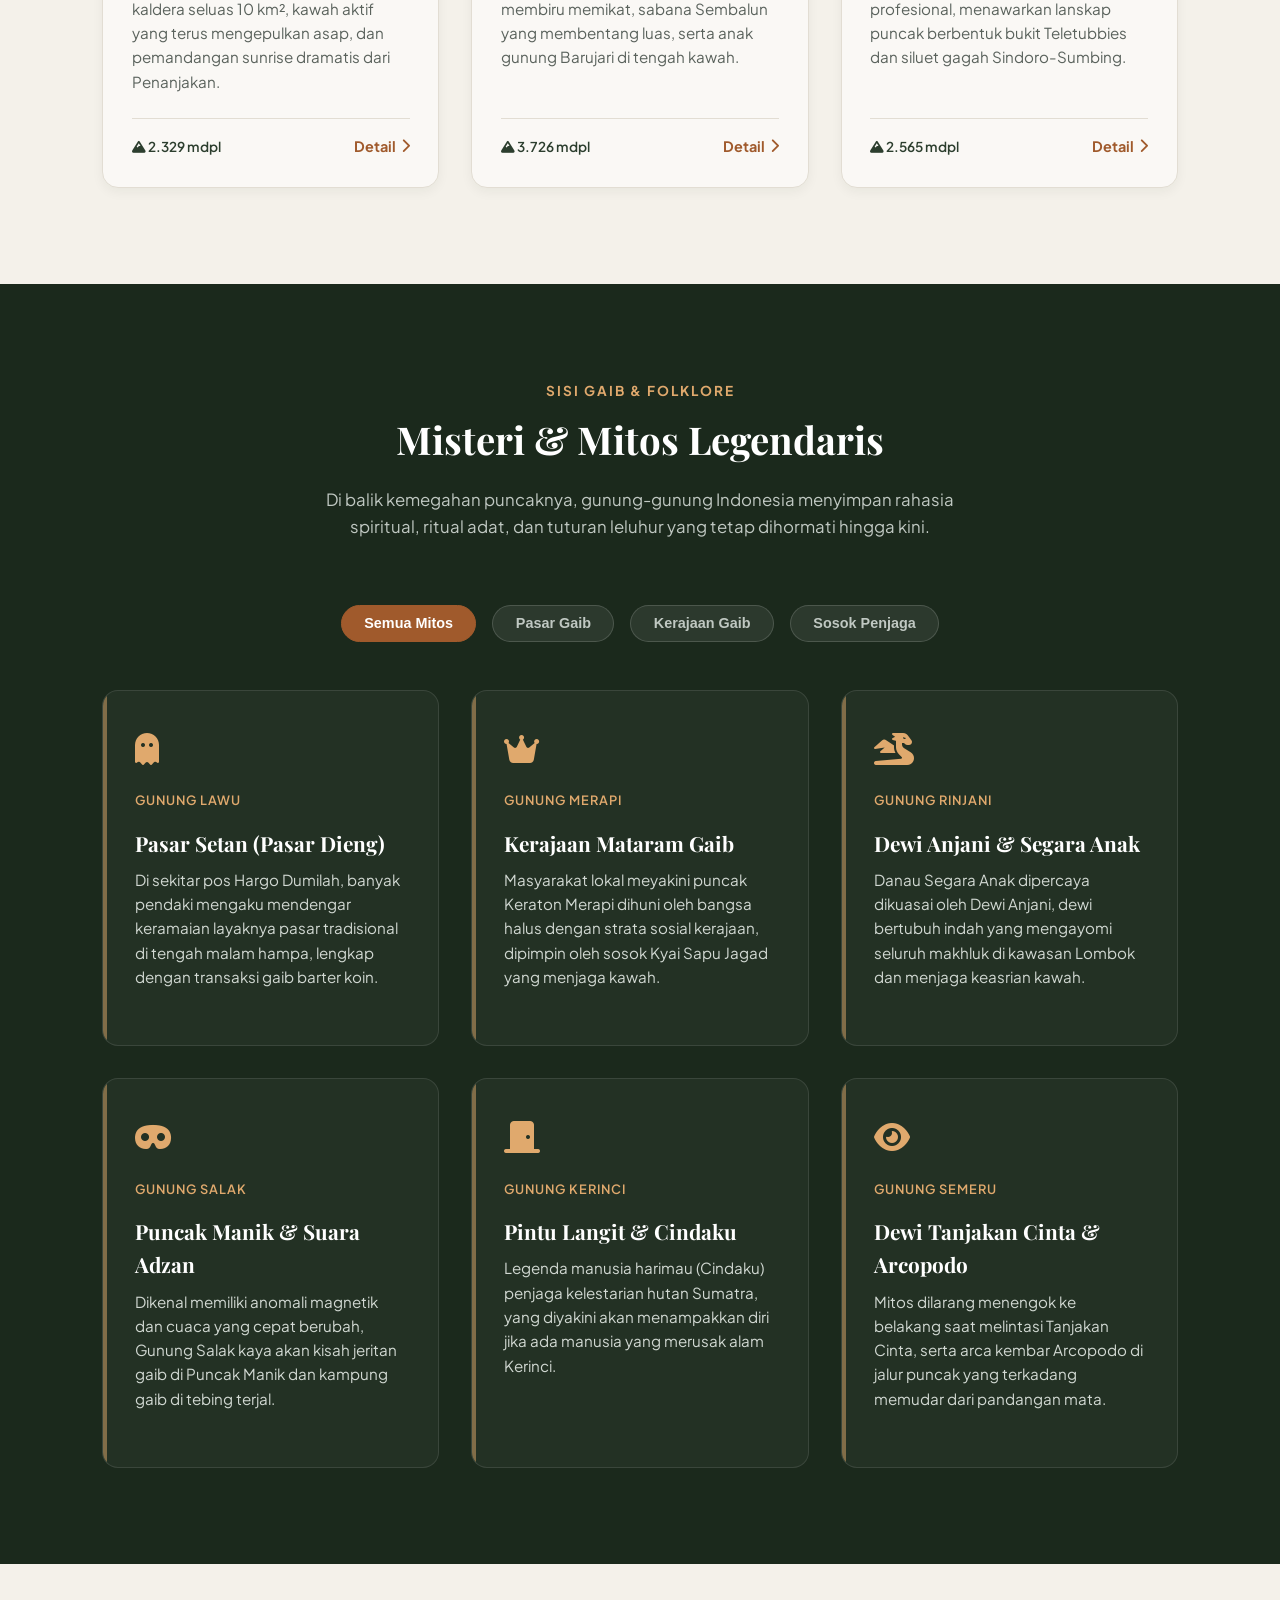
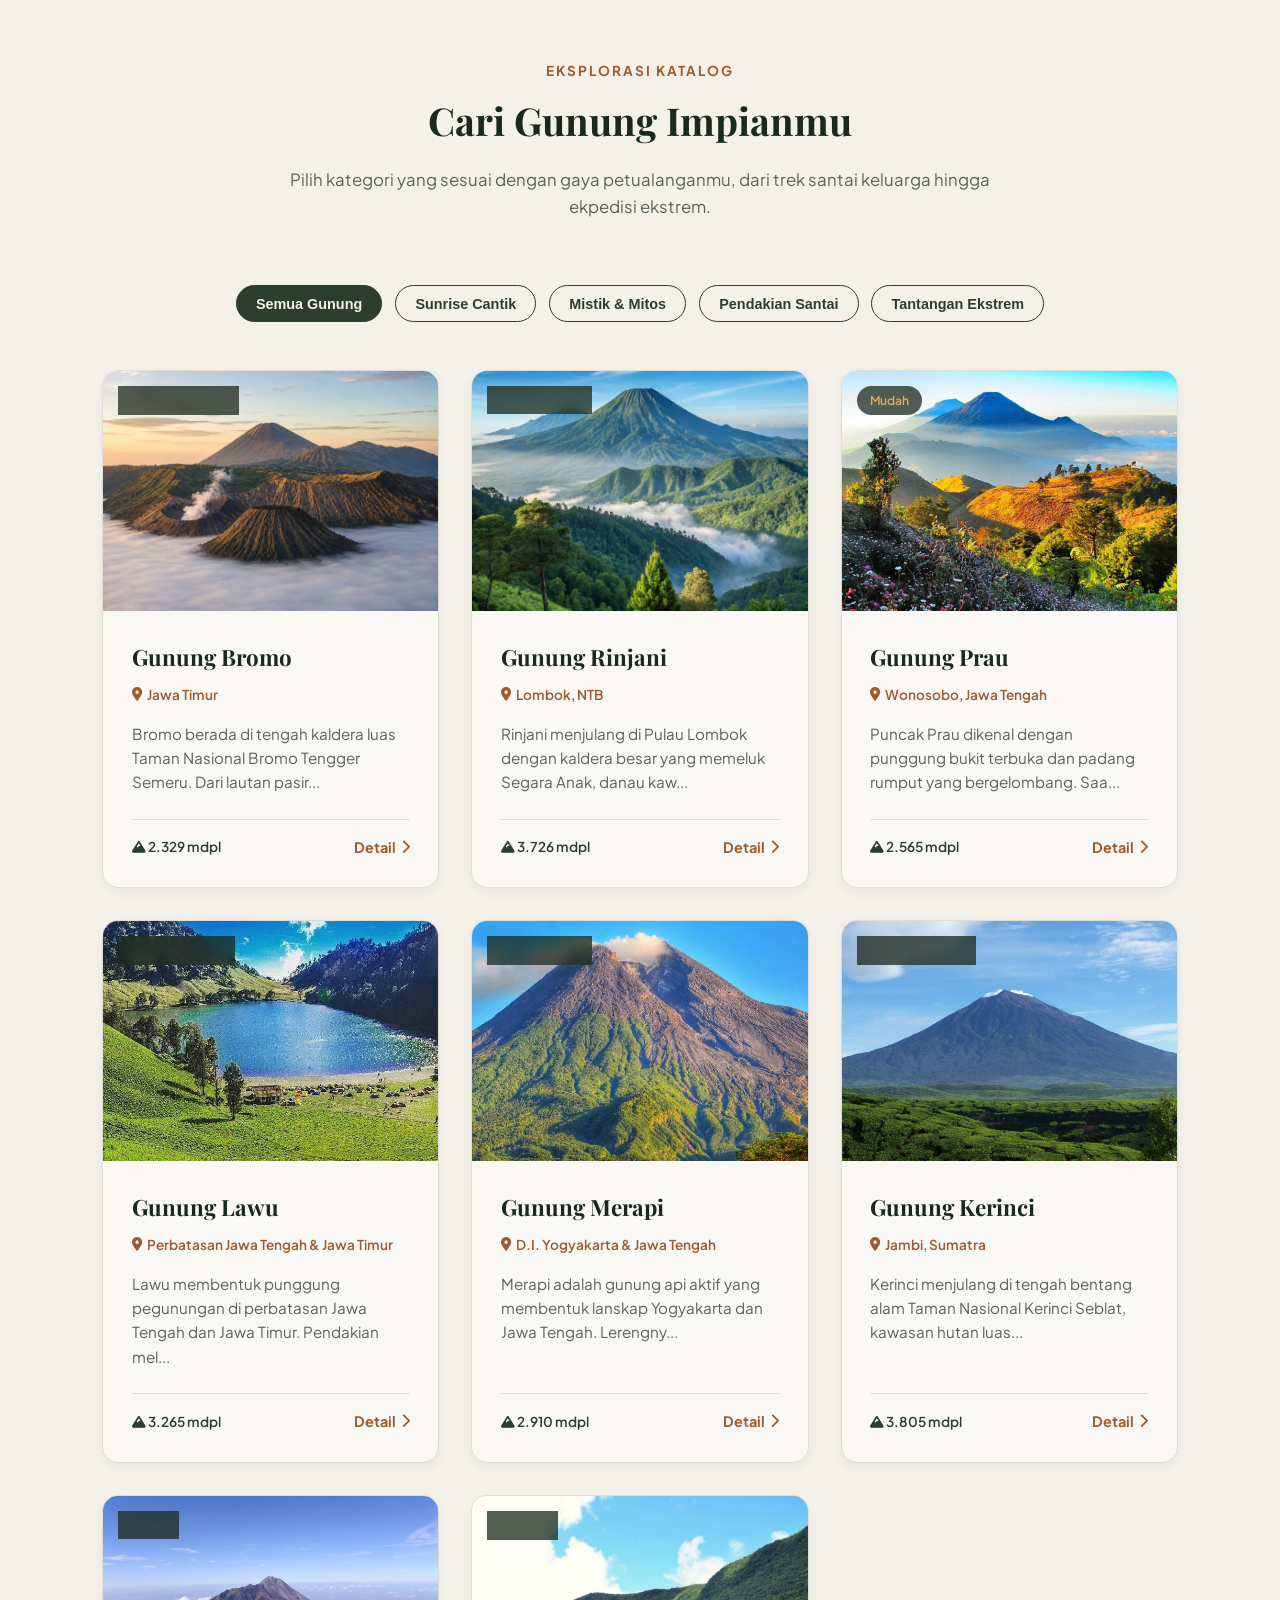
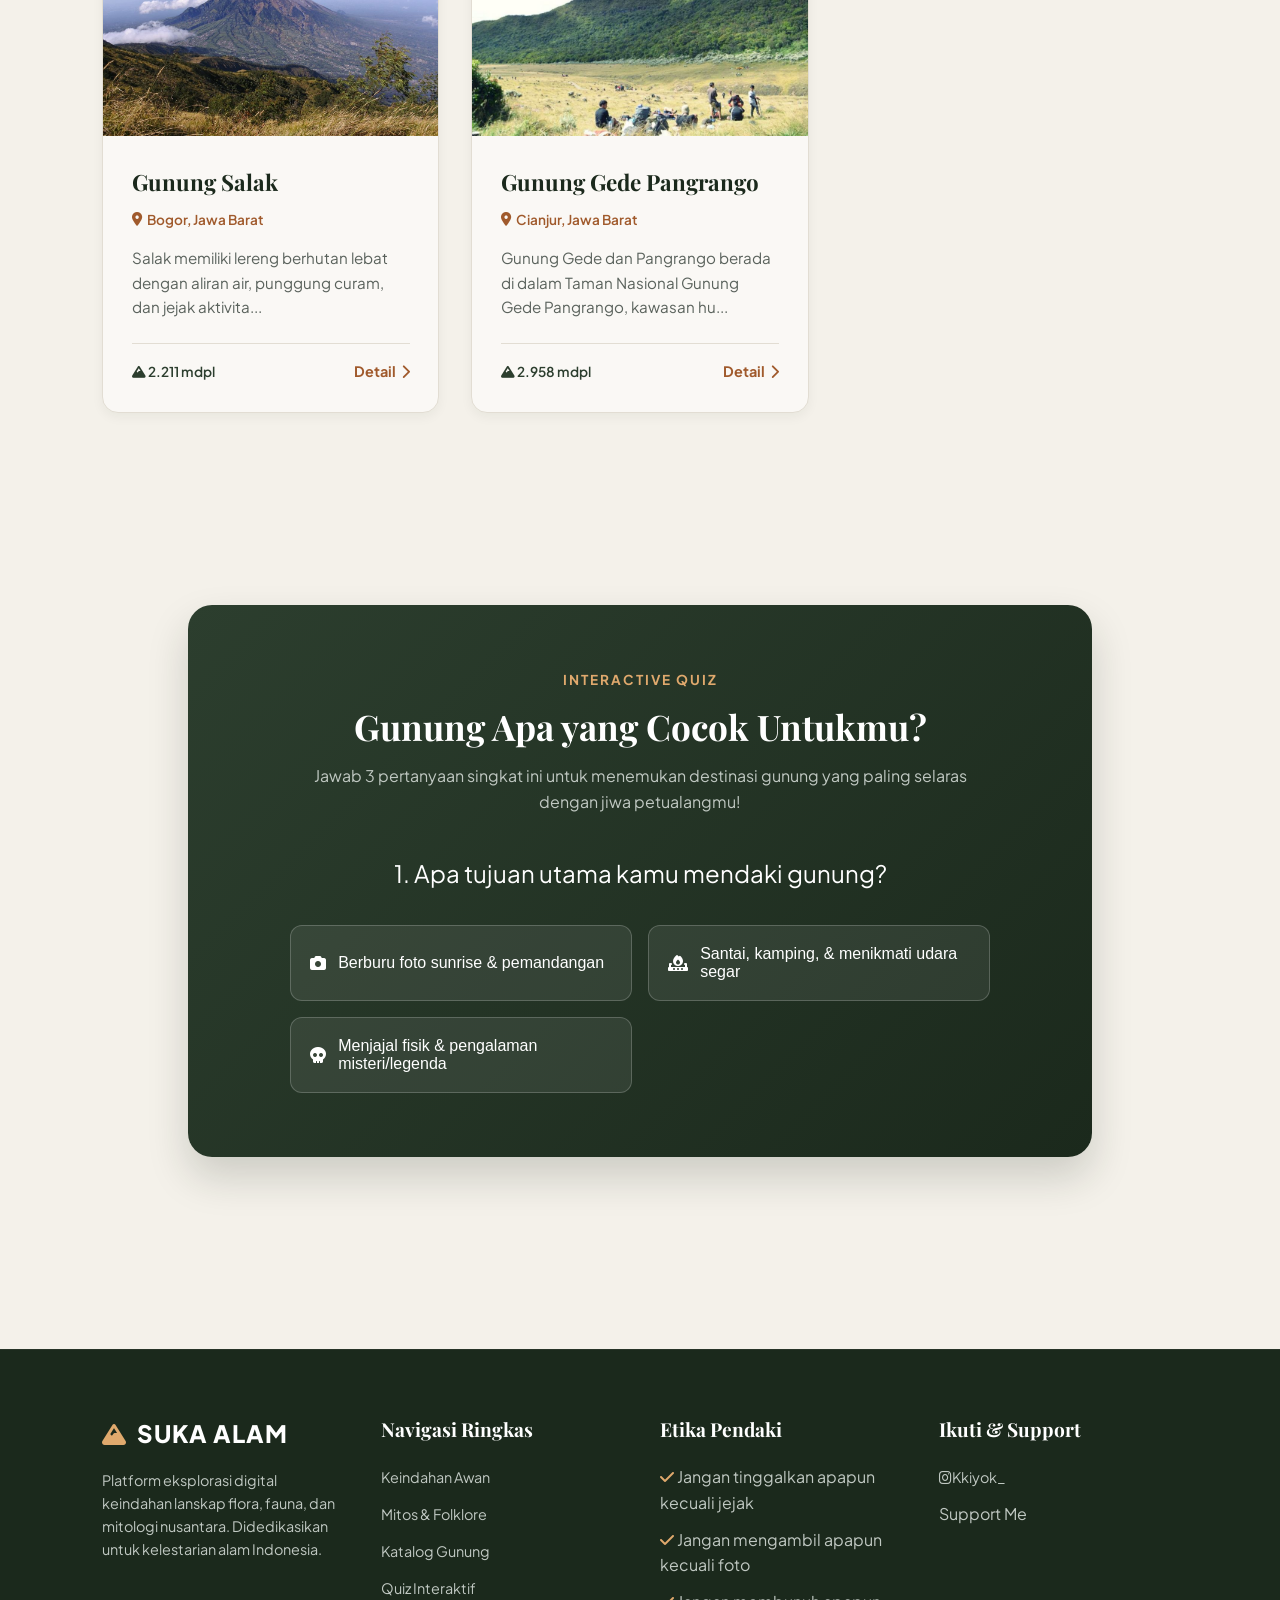
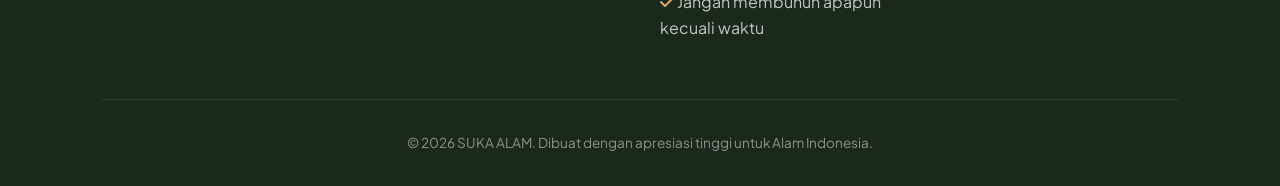
==== commit 2e629769: "First commit" ====
--- a/index.html
+++ b/index.html
@@ -16,7 +16,7 @@
       href="https://cdnjs.cloudflare.com/ajax/libs/font-awesome/6.4.0/css/all.min.css"
     />
 
-    <link rel="stylesheet" href="style.css" />
+    <link rel="stylesheet" href="css/style.css" />
   </head>
   <body>
     <nav class="navbar" id="navbar">
@@ -28,7 +28,7 @@
         <li><a href="#keindahan">Keindahan</a></li>
         <li><a href="#misteri">Misteri & Mitos</a></li>
         <li><a href="#explorer">Daftar Gunung</a></li>
-        <li><a href="#quiz" class="nav-btn">Cari Gunung Mu</a></li>
+        <li><a href="#quiz" class="nav-btn">Find Your Mountain</a></li>
       </ul>
       <div class="hamburger" id="hamburger">
         <i class="fa-solid fa-bars"></i>
@@ -67,7 +67,10 @@
 
       <div class="beauty-grid">
         <!-- Card 1: Bromo -->
-        <div class="beauty-card" onclick="openModal('bromo')">
+        <div
+          class="beauty-card"
+          onclick="window.location.href = 'pages/gunung.html?gunung=bromo'"
+        >
           <div class="card-img-wrapper">
             <span class="card-tag">Laut Pasir & Sunrise</span>
             <img src="images/Bromo.jpg" alt="Gunung Bromo" />
@@ -94,7 +97,10 @@
         </div>
 
         <!-- Card 2: Rinjani -->
-        <div class="beauty-card" onclick="openModal('rinjani')">
+        <div
+          class="beauty-card"
+          onclick="window.location.href = 'pages/gunung.html?gunung=rinjani'"
+        >
           <div class="card-img-wrapper">
             <span class="card-tag">Danau Kawah Megah</span>
             <img src="images/Rinjani.jpg" alt="Gunung Rinjani" />
@@ -120,7 +126,10 @@
         </div>
 
         <!-- Card 3: Prau -->
-        <div class="beauty-card" onclick="openModal('prau')">
+        <div
+          class="beauty-card"
+          onclick="window.location.href = 'pages/gunung.html?gunung=prau'"
+        >
           <div class="card-img-wrapper">
             <span class="card-tag">Golden Sunrise Terbaik</span>
             <img src="images/Prau.jpg" alt="Gunung Prau" />
@@ -489,6 +498,21 @@
             </li>
           </ul>
         </div>
+        <div class="footer-col">
+          <h4>Ikuti & Support</h4>
+          <ul class="footer-links">
+            <li>
+              <a
+                href="https://www.instagram.com/kkiyok_/"
+                target="_blank"
+                rel="noopener noreferrer"
+              >
+                <i class="fa-brands fa-instagram"></i>Kkiyok_
+              </a>
+            </li>
+            <li>Support Me</li>
+          </ul>
+        </div>
       </div>
       <div class="footer-bottom">
         <p>
@@ -498,6 +522,6 @@
       </div>
     </footer>
 
-    <script src="script.js"></script>
+    <script src="js/script.js"></script>
   </body>
 </html>
--- a/css/style.css
+++ b/css/style.css
@@ -0,0 +1,938 @@
+:root {
+  --bg-sand: #f4f1ea;
+  --bg-card: #faf8f5;
+  --primary-forest: #1b291c;
+  --secondary-olive: #2c3e2e;
+  --accent-terracotta: #a05a2c;
+  --accent-gold: #e0a96d;
+  --accent-gold-light: #f7e3c3;
+  --text-dark: #1f2421;
+  --text-muted: #5a625c;
+  --border-light: #e2ddd3;
+  --shadow-sm: 0 4px 12px rgba(27, 41, 28, 0.05);
+  --shadow-md: 0 10px 25px rgba(27, 41, 28, 0.1);
+  --shadow-lg: 0 20px 40px rgba(27, 41, 28, 0.18);
+  --transition: all 0.3s cubic-bezier(0.25, 0.8, 0.25, 1);
+}
+
+* {
+  margin: 0;
+  padding: 0;
+  box-sizing: border-box;
+  scroll-behavior: smooth;
+}
+
+body {
+  font-family: "Plus Jakarta Sans", sans-serif;
+  background-color: var(--bg-sand);
+  color: var(--text-dark);
+  line-height: 1.6;
+  overflow-x: hidden;
+}
+
+h1,
+h2,
+h3,
+h4,
+.font-serif {
+  font-family: "Playfair Display", serif;
+}
+
+.navbar {
+  position: fixed;
+  top: 0;
+  left: 0;
+  width: 100%;
+  display: flex;
+  justify-content: space-between;
+  align-items: center;
+  padding: 1.2rem 8%;
+  background: rgba(244, 241, 234, 0.88);
+  backdrop-filter: blur(12px);
+  z-index: 1000;
+  border-bottom: 1px solid rgba(226, 221, 211, 0.5);
+  transition: var(--transition);
+}
+
+.navbar.scrolled {
+  padding: 0.8rem 8%;
+  box-shadow: var(--shadow-sm);
+  background: rgba(244, 241, 234, 0.96);
+}
+
+.logo {
+  display: flex;
+  align-items: center;
+  gap: 10px;
+  font-size: 1.5rem;
+  font-weight: 800;
+  color: var(--primary-forest);
+  text-decoration: none;
+  letter-spacing: 1px;
+}
+
+.logo i {
+  color: var(--accent-terracotta);
+}
+
+.nav-links {
+  display: flex;
+  list-style: none;
+  gap: 2rem;
+  align-items: center;
+}
+
+.nav-links a {
+  text-decoration: none;
+  color: var(--secondary-olive);
+  font-weight: 600;
+  font-size: 0.95rem;
+  transition: var(--transition);
+  position: relative;
+}
+
+.nav-links a::after {
+  content: "";
+  position: absolute;
+  bottom: -5px;
+  left: 0;
+  width: 0;
+  height: 2px;
+  background-color: var(--accent-terracotta);
+  transition: var(--transition);
+}
+
+.nav-links a:hover::after,
+.nav-links a.active::after {
+  width: 100%;
+}
+
+.nav-btn {
+  background-color: var(--secondary-olive);
+  color: var(--bg-sand) !important;
+  padding: 0.6rem 1.2rem;
+  border-radius: 30px;
+  transition: var(--transition);
+}
+
+.nav-btn::after {
+  display: none !important;
+}
+
+.nav-btn:hover {
+  background-color: var(--accent-terracotta);
+  transform: translateY(-2px);
+  box-shadow: 0 4px 12px rgba(160, 90, 44, 0.3);
+}
+
+.hamburger {
+  display: none;
+  cursor: pointer;
+  font-size: 1.5rem;
+  color: var(--primary-forest);
+}
+
+.hero {
+  position: relative;
+  min-height: 100vh;
+  display: flex;
+  align-items: center;
+  justify-content: center;
+  padding: 0 8%;
+  background:
+    linear-gradient(
+      180deg,
+      rgba(27, 41, 28, 0.4) 0%,
+      rgba(27, 41, 28, 0.8) 100%
+    ),
+    url("../images/Prau.jpg") center/cover no-repeat;
+  color: #ffffff;
+  text-align: center;
+}
+
+.hero-content {
+  max-width: 850px;
+  margin-top: 60px;
+  animation: fadeInUp 1s ease-out;
+}
+
+.hero-badge {
+  display: inline-flex;
+  align-items: center;
+  gap: 8px;
+  background: rgba(224, 169, 109, 0.25);
+  border: 1px solid var(--accent-gold);
+  backdrop-filter: blur(8px);
+  color: var(--accent-gold);
+  padding: 0.4rem 1.2rem;
+  border-radius: 50px;
+  font-size: 0.85rem;
+  font-weight: 600;
+  margin-bottom: 1.5rem;
+  text-transform: uppercase;
+  letter-spacing: 1px;
+}
+
+.hero h1 {
+  font-size: clamp(2.5rem, 5vw, 4.2rem);
+  line-height: 1.15;
+  margin-bottom: 1.2rem;
+  text-shadow: 0 2px 10px rgba(0, 0, 0, 0.3);
+}
+
+.hero p {
+  font-size: clamp(1rem, 2vw, 1.25rem);
+  margin-bottom: 2.5rem;
+  opacity: 0.9;
+  max-width: 680px;
+  margin-left: auto;
+  margin-right: auto;
+  font-weight: 300;
+}
+
+.hero-actions {
+  display: flex;
+  gap: 1rem;
+  justify-content: center;
+  flex-wrap: wrap;
+}
+
+.btn-primary {
+  background-color: var(--accent-gold);
+  color: var(--primary-forest);
+  padding: 0.9rem 2rem;
+  border-radius: 30px;
+  font-weight: 700;
+  text-decoration: none;
+  transition: var(--transition);
+  display: inline-flex;
+  align-items: center;
+  gap: 10px;
+  border: none;
+  cursor: pointer;
+}
+
+.btn-primary:hover {
+  background-color: #ebd09c;
+  transform: translateY(-3px);
+  box-shadow: 0 8px 20px rgba(224, 169, 109, 0.3);
+}
+
+.btn-outline {
+  background: transparent;
+  color: #ffffff;
+  padding: 0.9rem 2rem;
+  border-radius: 30px;
+  font-weight: 600;
+  text-decoration: none;
+  transition: var(--transition);
+  border: 1px solid rgba(255, 255, 255, 0.4);
+  backdrop-filter: blur(4px);
+}
+
+.btn-outline:hover {
+  background: rgba(255, 255, 255, 0.15);
+  border-color: #ffffff;
+  transform: translateY(-3px);
+}
+
+section {
+  padding: 6rem 8%;
+}
+
+.section-header {
+  text-align: center;
+  max-width: 700px;
+  margin: 0 auto 4rem auto;
+}
+
+.subtitle {
+  color: var(--accent-terracotta);
+  font-weight: 700;
+  text-transform: uppercase;
+  letter-spacing: 2px;
+  font-size: 0.85rem;
+  display: block;
+  margin-bottom: 0.5rem;
+}
+
+.section-header h2 {
+  font-size: 2.4rem;
+  color: var(--primary-forest);
+  margin-bottom: 1rem;
+}
+
+.section-header p {
+  color: var(--text-muted);
+  font-size: 1.05rem;
+}
+
+.beauty-grid {
+  display: grid;
+  grid-template-columns: repeat(auto-fit, minmax(320px, 1fr));
+  gap: 2rem;
+}
+
+.beauty-card {
+  background-color: var(--bg-card);
+  border-radius: 16px;
+  overflow: hidden;
+  border: 1px solid var(--border-light);
+  box-shadow: var(--shadow-sm);
+  transition: var(--transition);
+  display: flex;
+  flex-direction: column;
+  cursor: pointer;
+}
+
+.beauty-card:hover {
+  transform: translateY(-8px);
+  box-shadow: var(--shadow-md);
+}
+
+.card-img-wrapper {
+  position: relative;
+  height: 240px;
+  overflow: hidden;
+}
+
+.card-img-wrapper img {
+  width: 100%;
+  height: 100%;
+  object-fit: cover;
+  transition: transform 0.6s ease;
+}
+
+.beauty-card:hover .card-img-wrapper img {
+  transform: scale(1.08);
+}
+
+.card-tag {
+  position: absolute;
+  top: 15px;
+  left: 15px;
+  background: rgba(27, 41, 28, 0.75);
+  backdrop-filter: blur(6px);
+  color: var(--accent-gold);
+  padding: 0.3rem 0.8rem;
+  border-radius: 20px;
+  font-size: 0.75rem;
+  font-weight: 600;
+}
+
+.card-body {
+  padding: 1.8rem;
+  display: flex;
+  flex-direction: column;
+  flex-grow: 1;
+}
+
+.card-body h3 {
+  font-size: 1.4rem;
+  color: var(--primary-forest);
+  margin-bottom: 0.5rem;
+}
+
+.card-location {
+  color: var(--accent-terracotta);
+  font-size: 0.85rem;
+  font-weight: 600;
+  margin-bottom: 1rem;
+  display: flex;
+  align-items: center;
+  gap: 5px;
+}
+
+.card-body p {
+  color: var(--text-muted);
+  font-size: 0.95rem;
+  margin-bottom: 1.5rem;
+  flex-grow: 1;
+}
+
+.card-footer {
+  display: flex;
+  justify-content: space-between;
+  align-items: center;
+  border-top: 1px solid var(--border-light);
+  padding-top: 1rem;
+  margin-top: auto;
+}
+
+.height-info {
+  font-size: 0.85rem;
+  color: var(--secondary-olive);
+  font-weight: 600;
+}
+
+.read-more {
+  color: var(--accent-terracotta);
+  font-weight: 700;
+  font-size: 0.9rem;
+  display: flex;
+  align-items: center;
+  gap: 5px;
+}
+
+.mystery-section {
+  background-color: var(--primary-forest);
+  color: #f4f1ea;
+  position: relative;
+}
+
+.mystery-section .subtitle {
+  color: var(--accent-gold);
+}
+
+.mystery-section h2 {
+  color: #ffffff;
+}
+
+.mystery-section .section-header p {
+  color: #c0c8c2;
+}
+
+.mystery-tabs {
+  display: flex;
+  justify-content: center;
+  gap: 1rem;
+  margin-bottom: 3rem;
+  flex-wrap: wrap;
+}
+
+.tab-btn {
+  background: rgba(255, 255, 255, 0.08);
+  border: 1px solid rgba(255, 255, 255, 0.15);
+  color: #c0c8c2;
+  padding: 0.6rem 1.4rem;
+  border-radius: 30px;
+  cursor: pointer;
+  font-weight: 600;
+  font-size: 0.9rem;
+  transition: var(--transition);
+}
+
+.tab-btn.active,
+.tab-btn:hover {
+  background: var(--accent-terracotta);
+  color: #ffffff;
+  border-color: var(--accent-terracotta);
+}
+
+.mystery-grid {
+  display: grid;
+  grid-template-columns: repeat(auto-fit, minmax(320px, 1fr));
+  gap: 2rem;
+}
+
+.mystery-card {
+  background: rgba(255, 255, 255, 0.04);
+  border: 1px solid rgba(255, 255, 255, 0.1);
+  border-radius: 16px;
+  padding: 2rem;
+  transition: var(--transition);
+  position: relative;
+  overflow: hidden;
+}
+
+.mystery-card::before {
+  content: "";
+  position: absolute;
+  top: 0;
+  left: 0;
+  width: 4px;
+  height: 100%;
+  background: var(--accent-gold);
+  opacity: 0.5;
+  transition: var(--transition);
+}
+
+.mystery-card:hover {
+  background: rgba(255, 255, 255, 0.08);
+  transform: translateY(-5px);
+  border-color: rgba(224, 169, 109, 0.3);
+}
+
+.mystery-card:hover::before {
+  opacity: 1;
+  height: 100%;
+  width: 6px;
+}
+
+.mystery-icon {
+  font-size: 2rem;
+  color: var(--accent-gold);
+  margin-bottom: 1rem;
+}
+
+.mystery-card h3 {
+  font-size: 1.3rem;
+  color: #ffffff;
+  margin-bottom: 0.5rem;
+}
+
+.mystery-tag {
+  font-size: 0.8rem;
+  color: var(--accent-gold);
+  margin-bottom: 1rem;
+  text-transform: uppercase;
+  letter-spacing: 1px;
+  font-weight: 600;
+}
+
+.mystery-card p {
+  color: #d1d8d2;
+  font-size: 0.95rem;
+  line-height: 1.6;
+  margin-bottom: 1.5rem;
+}
+
+.explorer-section {
+  background-color: var(--bg-sand);
+}
+
+.filter-container {
+  display: flex;
+  justify-content: center;
+  gap: 0.8rem;
+  margin-bottom: 3rem;
+  flex-wrap: wrap;
+}
+
+.filter-btn {
+  background-color: transparent;
+  border: 1px solid var(--secondary-olive);
+  color: var(--secondary-olive);
+  padding: 0.6rem 1.2rem;
+  border-radius: 30px;
+  cursor: pointer;
+  font-weight: 600;
+  font-size: 0.9rem;
+  transition: var(--transition);
+}
+
+.filter-btn.active,
+.filter-btn:hover {
+  background-color: var(--secondary-olive);
+  color: var(--bg-sand);
+}
+
+.explorer-grid {
+  display: grid;
+  grid-template-columns: repeat(auto-fill, minmax(280px, 1fr));
+  gap: 2rem;
+}
+
+.quiz-section {
+  background: linear-gradient(135deg, #2c3e2e 0%, #1b291c 100%);
+  border-radius: 24px;
+  margin: 0 8% 6rem 8%;
+  padding: 4rem 3rem;
+  color: #ffffff;
+  box-shadow: var(--shadow-lg);
+  position: relative;
+  overflow: hidden;
+}
+
+.quiz-container {
+  max-width: 700px;
+  margin: 0 auto;
+  text-align: center;
+}
+
+.quiz-step {
+  display: none;
+  animation: fadeIn 0.5s ease;
+}
+
+.quiz-step.active {
+  display: block;
+}
+
+.quiz-question {
+  font-size: 1.5rem;
+  margin-bottom: 2rem;
+  color: #ffffff;
+}
+
+.quiz-options {
+  display: grid;
+  grid-template-columns: repeat(auto-fit, minmax(240px, 1fr));
+  gap: 1rem;
+}
+
+.quiz-opt-btn {
+  background: rgba(255, 255, 255, 0.08);
+  border: 1px solid rgba(255, 255, 255, 0.2);
+  padding: 1.2rem;
+  border-radius: 12px;
+  color: #ffffff;
+  font-size: 1rem;
+  cursor: pointer;
+  transition: var(--transition);
+  text-align: left;
+  display: flex;
+  align-items: center;
+  gap: 12px;
+}
+
+.quiz-opt-btn:hover {
+  background: rgba(224, 169, 109, 0.2);
+  border-color: var(--accent-gold);
+  transform: translateY(-2px);
+}
+
+.quiz-result {
+  text-align: center;
+}
+
+.quiz-result img {
+  width: 100%;
+  max-width: 400px;
+  height: 220px;
+  object-fit: cover;
+  border-radius: 12px;
+  margin: 1.5rem auto;
+  border: 2px solid var(--accent-gold);
+}
+
+.modal-overlay {
+  position: fixed;
+  top: 0;
+  left: 0;
+  width: 100%;
+  height: 100%;
+  background: rgba(15, 23, 16, 0.85);
+  backdrop-filter: blur(8px);
+  z-index: 2000;
+  display: flex;
+  align-items: center;
+  justify-content: center;
+  opacity: 0;
+  pointer-events: none;
+  transition: var(--transition);
+  padding: 1.5rem;
+}
+
+.modal-overlay.active {
+  opacity: 1;
+  pointer-events: all;
+}
+
+.modal-card {
+  background-color: var(--bg-card);
+  width: 100%;
+  max-width: 750px;
+  max-height: 90vh;
+  border-radius: 20px;
+  overflow-y: auto;
+  position: relative;
+  transform: translateY(30px);
+  transition: var(--transition);
+  box-shadow: var(--shadow-lg);
+}
+
+.modal-overlay.active .modal-card {
+  transform: translateY(0);
+}
+
+.modal-close {
+  position: absolute;
+  top: 15px;
+  right: 20px;
+  background: rgba(0, 0, 0, 0.5);
+  color: white;
+  border: none;
+  width: 36px;
+  height: 36px;
+  border-radius: 50%;
+  cursor: pointer;
+  z-index: 10;
+  font-size: 1.2rem;
+  display: flex;
+  align-items: center;
+  justify-content: center;
+  transition: var(--transition);
+}
+
+.modal-close:hover {
+  background: var(--accent-terracotta);
+}
+
+.modal-header-img {
+  width: 100%;
+  height: 280px;
+  object-fit: cover;
+}
+
+.modal-content {
+  padding: 2.5rem;
+}
+
+.modal-title {
+  font-size: 2rem;
+  color: var(--primary-forest);
+  margin-bottom: 0.5rem;
+}
+
+.modal-meta {
+  display: flex;
+  gap: 1.5rem;
+  color: var(--accent-terracotta);
+  font-size: 0.9rem;
+  font-weight: 600;
+  margin-bottom: 1.5rem;
+  border-bottom: 1px solid var(--border-light);
+  padding-bottom: 1rem;
+  flex-wrap: wrap;
+}
+
+.modal-body {
+  color: var(--text-dark);
+  line-height: 1.8;
+  font-size: 1rem;
+}
+
+.modal-body h4 {
+  color: var(--primary-forest);
+  margin: 1.5rem 0 0.5rem 0;
+  font-size: 1.2rem;
+}
+
+footer {
+  background-color: var(--primary-forest);
+  color: #c0c8c2;
+  padding: 4rem 8% 2rem 8%;
+  border-top: 1px solid rgba(255, 255, 255, 0.05);
+}
+
+.footer-grid {
+  display: grid;
+  grid-template-columns: repeat(auto-fit, minmax(220px, 1fr));
+  gap: 2.5rem;
+  margin-bottom: 3rem;
+}
+
+.footer-col h4 {
+  color: #ffffff;
+  font-size: 1.2rem;
+  margin-bottom: 1.2rem;
+}
+
+.footer-col p {
+  font-size: 0.9rem;
+  line-height: 1.6;
+}
+
+.footer-links {
+  list-style: none;
+}
+
+.footer-links li {
+  margin-bottom: 0.7rem;
+}
+
+.footer-links a {
+  color: #c0c8c2;
+  text-decoration: none;
+  transition: var(--transition);
+  font-size: 0.9rem;
+}
+
+.footer-links a:hover {
+  color: var(--accent-gold);
+  padding-left: 5px;
+}
+
+.footer-bottom {
+  text-align: center;
+  padding-top: 2rem;
+  border-top: 1px solid rgba(255, 255, 255, 0.1);
+  font-size: 0.85rem;
+  color: #8a948c;
+}
+
+.detail-page {
+  min-height: 100vh;
+}
+
+.detail-hero {
+  min-height: 62vh;
+  display: flex;
+  align-items: flex-end;
+  padding: 8rem 8% 4rem;
+  color: #fff;
+  background-position: center;
+  background-size: cover;
+}
+
+.detail-hero-content {
+  max-width: 850px;
+}
+
+.detail-hero h1 {
+  font-size: clamp(2.8rem, 7vw, 5rem);
+  line-height: 1.05;
+  margin: 1rem 0;
+}
+
+.detail-hero p {
+  font-size: 1.1rem;
+  max-width: 650px;
+  color: rgba(255, 255, 255, 0.88);
+}
+
+.detail-back {
+  display: inline-flex;
+  align-items: center;
+  gap: 0.6rem;
+  color: var(--accent-gold-light);
+  text-decoration: none;
+  font-weight: 700;
+}
+
+.detail-meta {
+  display: flex;
+  flex-wrap: wrap;
+  gap: 0.75rem 1.5rem;
+  margin-top: 1.5rem;
+  color: #fff;
+  font-weight: 600;
+}
+
+.detail-content {
+  max-width: 1100px;
+  margin: 0 auto;
+  padding: 4rem 8%;
+  display: grid;
+  grid-template-columns: minmax(0, 1fr) minmax(260px, 0.65fr);
+  gap: 3rem;
+}
+
+.detail-story h2 {
+  color: var(--primary-forest);
+  font-size: 2rem;
+  margin: 0.5rem 0 1rem;
+}
+
+.detail-story p {
+  color: var(--text-muted);
+  line-height: 1.9;
+}
+
+.detail-story + .detail-story {
+  border-left: 1px solid var(--border-light);
+  padding-left: 2.5rem;
+}
+
+.detail-note {
+  margin-top: 1.5rem;
+  padding: 1rem 1.2rem;
+  background: #e8ece5;
+  border-left: 3px solid var(--secondary-olive);
+  color: var(--secondary-olive);
+  font-size: 0.9rem;
+}
+
+.detail-sources-title {
+  color: var(--primary-forest);
+  font-family: "Plus Jakarta Sans", sans-serif;
+  font-size: 0.95rem;
+  margin: 1.5rem 0 0.5rem;
+}
+
+.detail-sources {
+  list-style: none;
+  display: grid;
+  gap: 0.5rem;
+}
+
+.detail-sources a {
+  color: var(--accent-terracotta);
+  font-size: 0.88rem;
+  font-weight: 600;
+  text-decoration-thickness: 1px;
+  text-underline-offset: 3px;
+}
+
+.detail-sources a:hover {
+  color: var(--primary-forest);
+}
+
+.detail-error {
+  min-height: 70vh;
+  padding: 10rem 8% 4rem;
+  text-align: center;
+}
+
+.detail-error h1 {
+  color: var(--primary-forest);
+  margin-bottom: 1rem;
+}
+
+@media (max-width: 700px) {
+  .detail-hero {
+    min-height: 68vh;
+    padding: 7rem 6% 3rem;
+  }
+
+  .detail-content {
+    grid-template-columns: 1fr;
+    padding: 3rem 6%;
+    gap: 2rem;
+  }
+
+  .detail-story + .detail-story {
+    border-left: 0;
+    border-top: 1px solid var(--border-light);
+    padding: 2rem 0 0;
+  }
+}
+
+@keyframes fadeInUp {
+  from {
+    opacity: 0;
+    transform: translateY(30px);
+  }
+  to {
+    opacity: 1;
+    transform: translateY(0);
+  }
+}
+
+@keyframes fadeIn {
+  from {
+    opacity: 0;
+  }
+  to {
+    opacity: 1;
+  }
+}
+
+@media (max-width: 900px) {
+  .hamburger {
+    display: block;
+  }
+
+  .nav-links {
+    position: fixed;
+    top: 70px;
+    left: -100%;
+    width: 100%;
+    height: calc(100vh - 70px);
+    background-color: var(--bg-sand);
+    flex-direction: column;
+    justify-content: center;
+    gap: 2rem;
+    transition: var(--transition);
+    box-shadow: var(--shadow-md);
+  }
+
+  .nav-links.active {
+    left: 0;
+  }
+
+  .quiz-section {
+    padding: 2.5rem 1.5rem;
+  }
+}
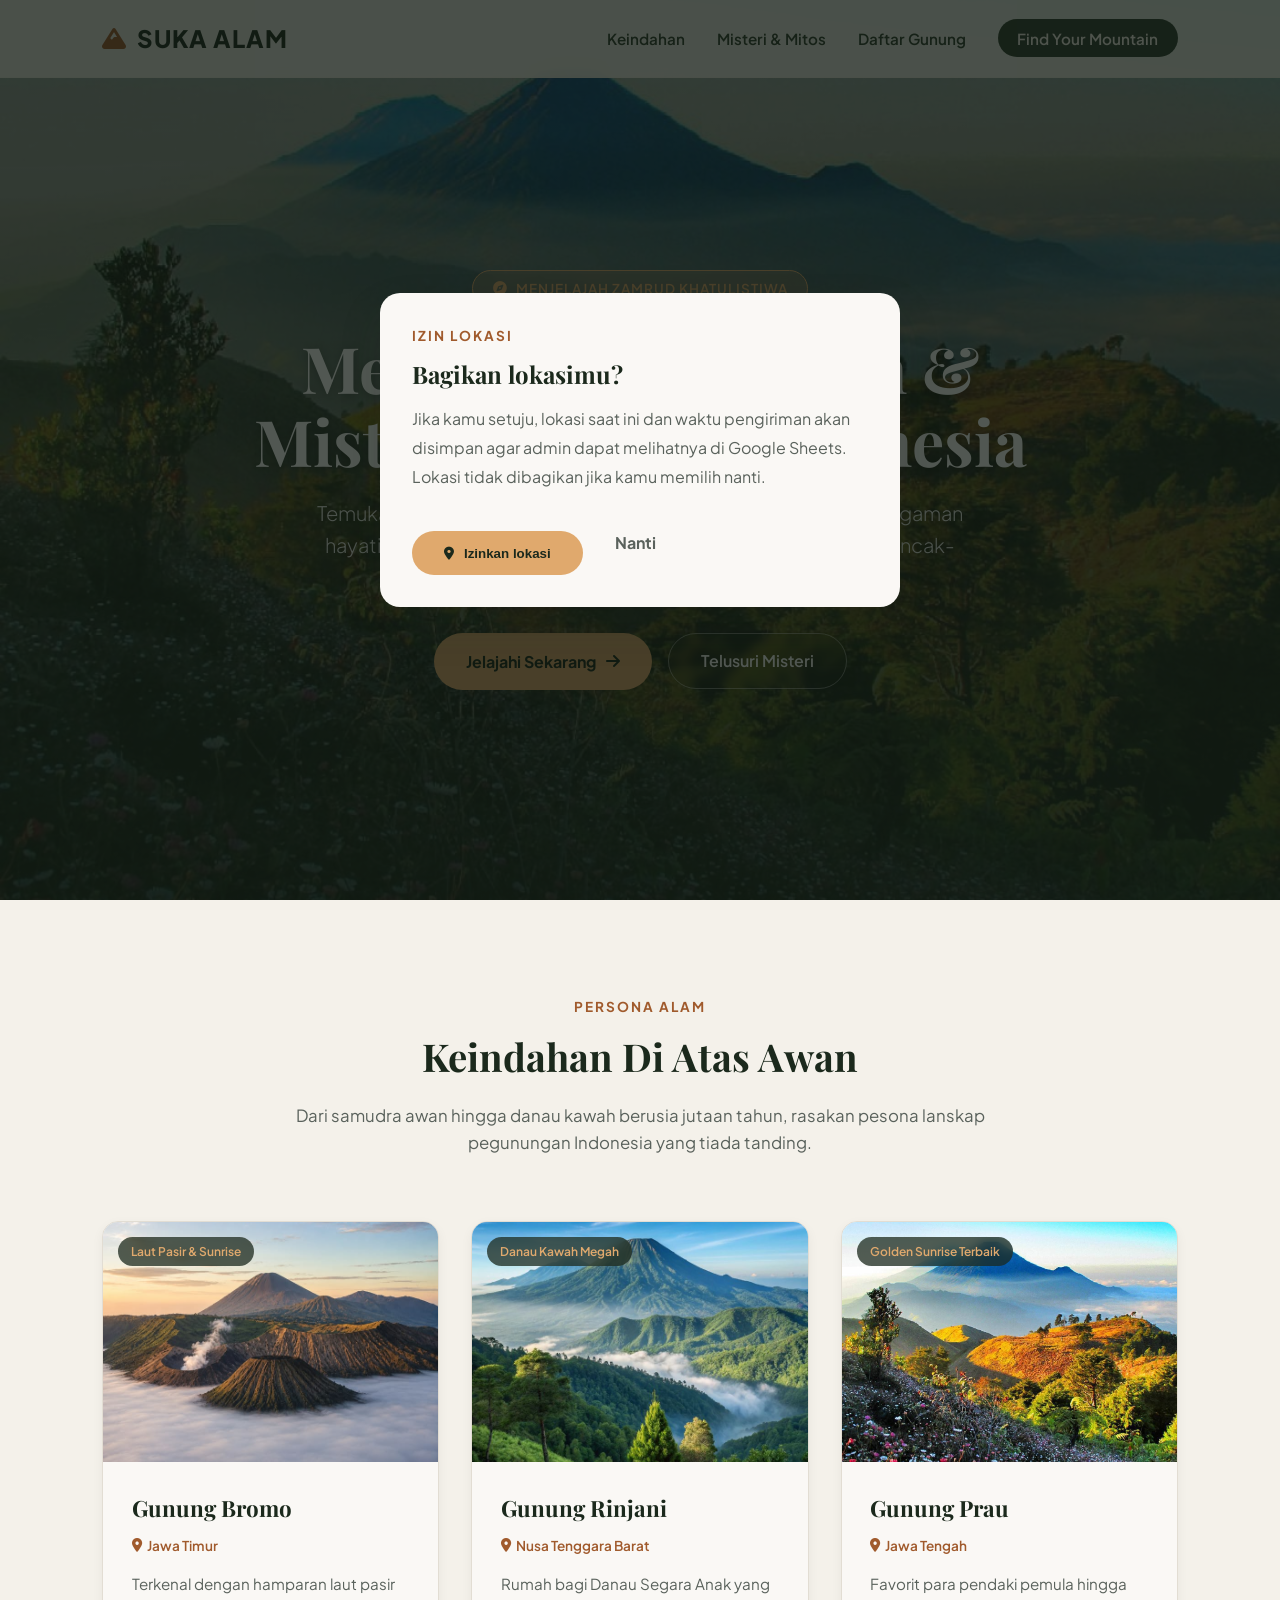
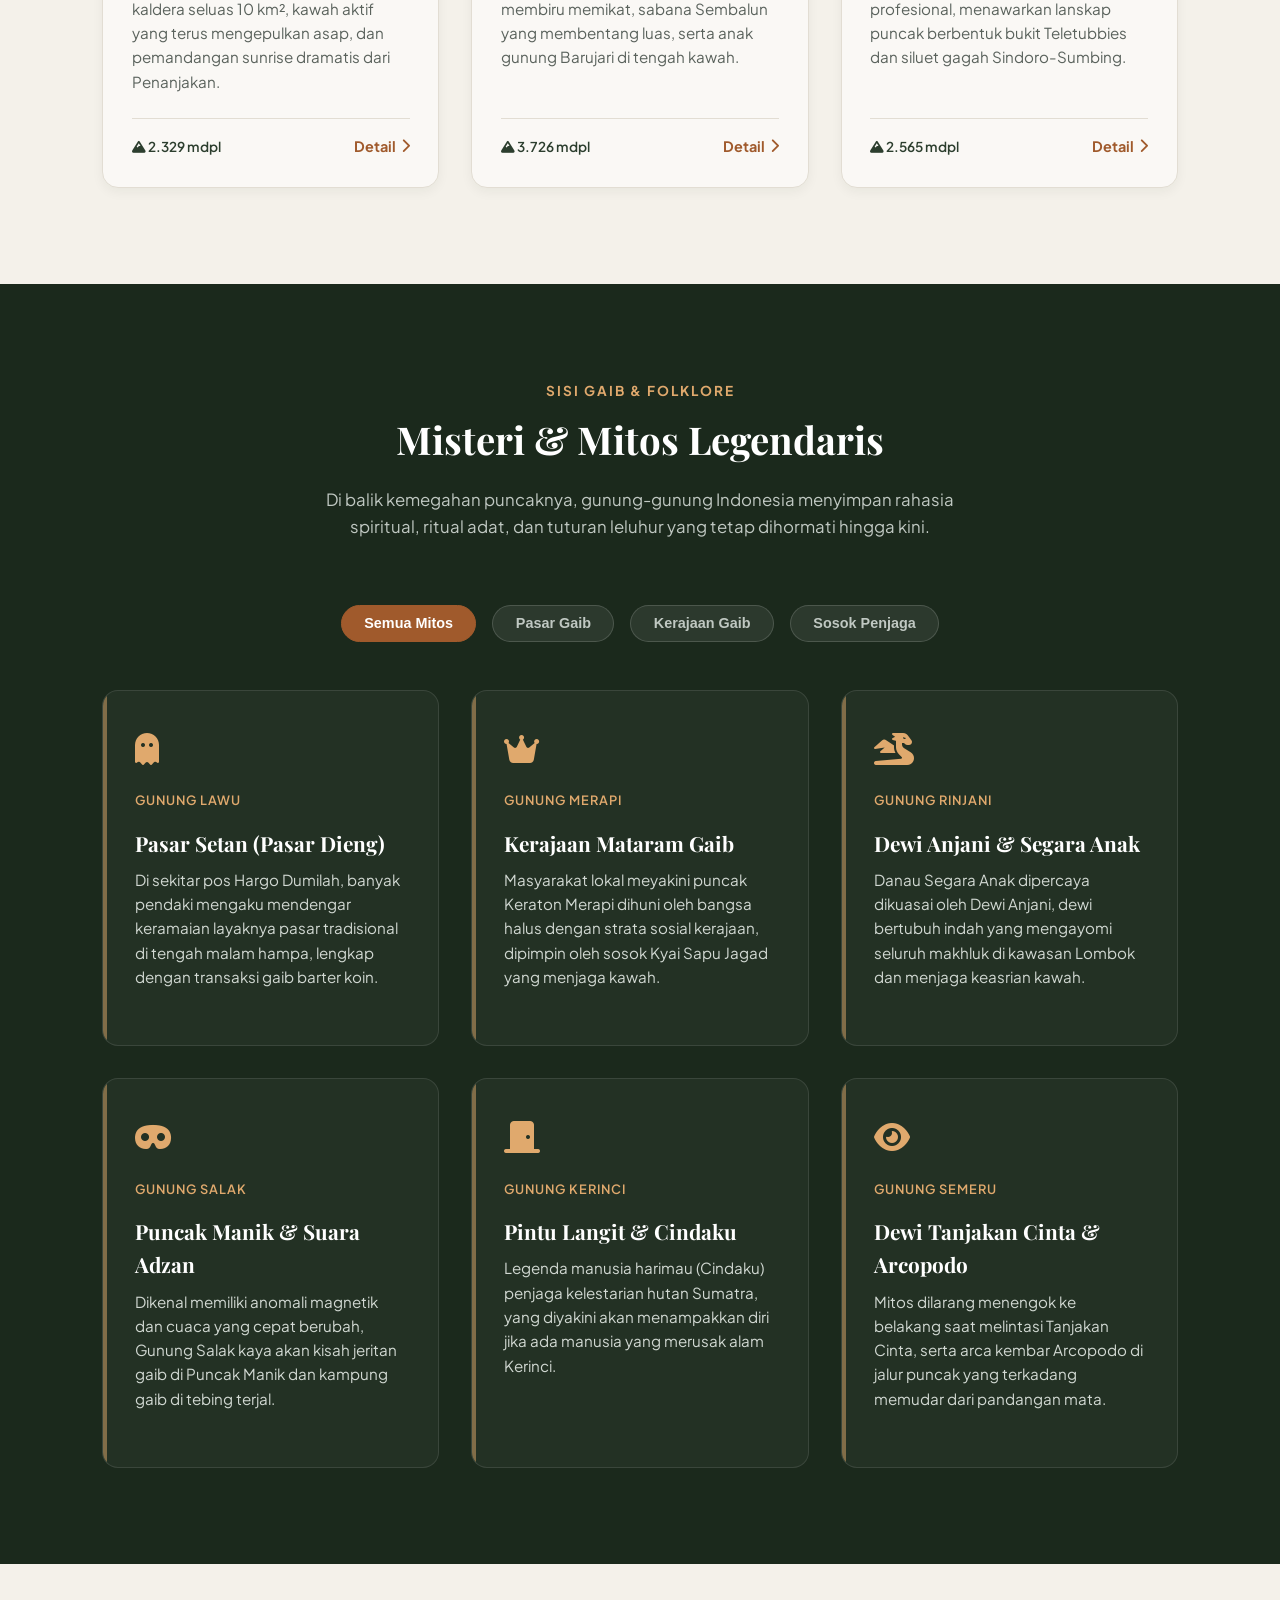
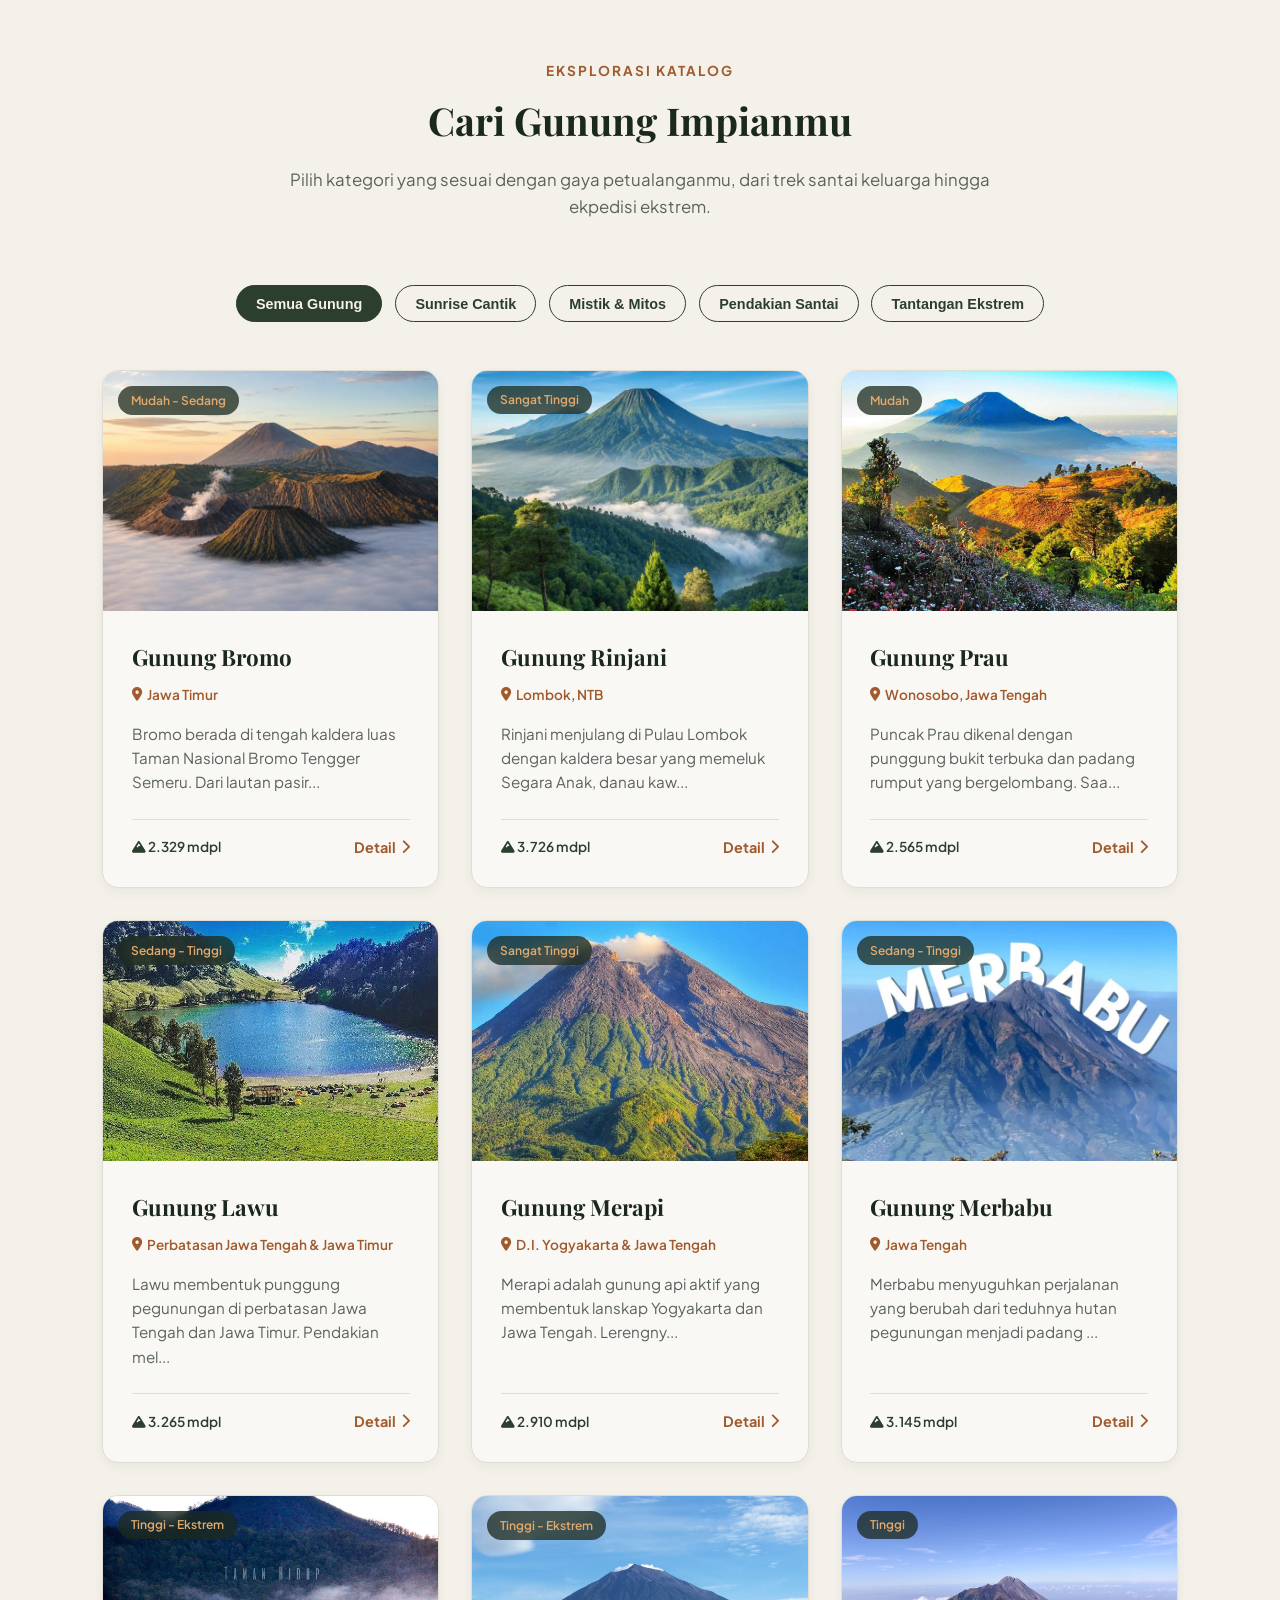
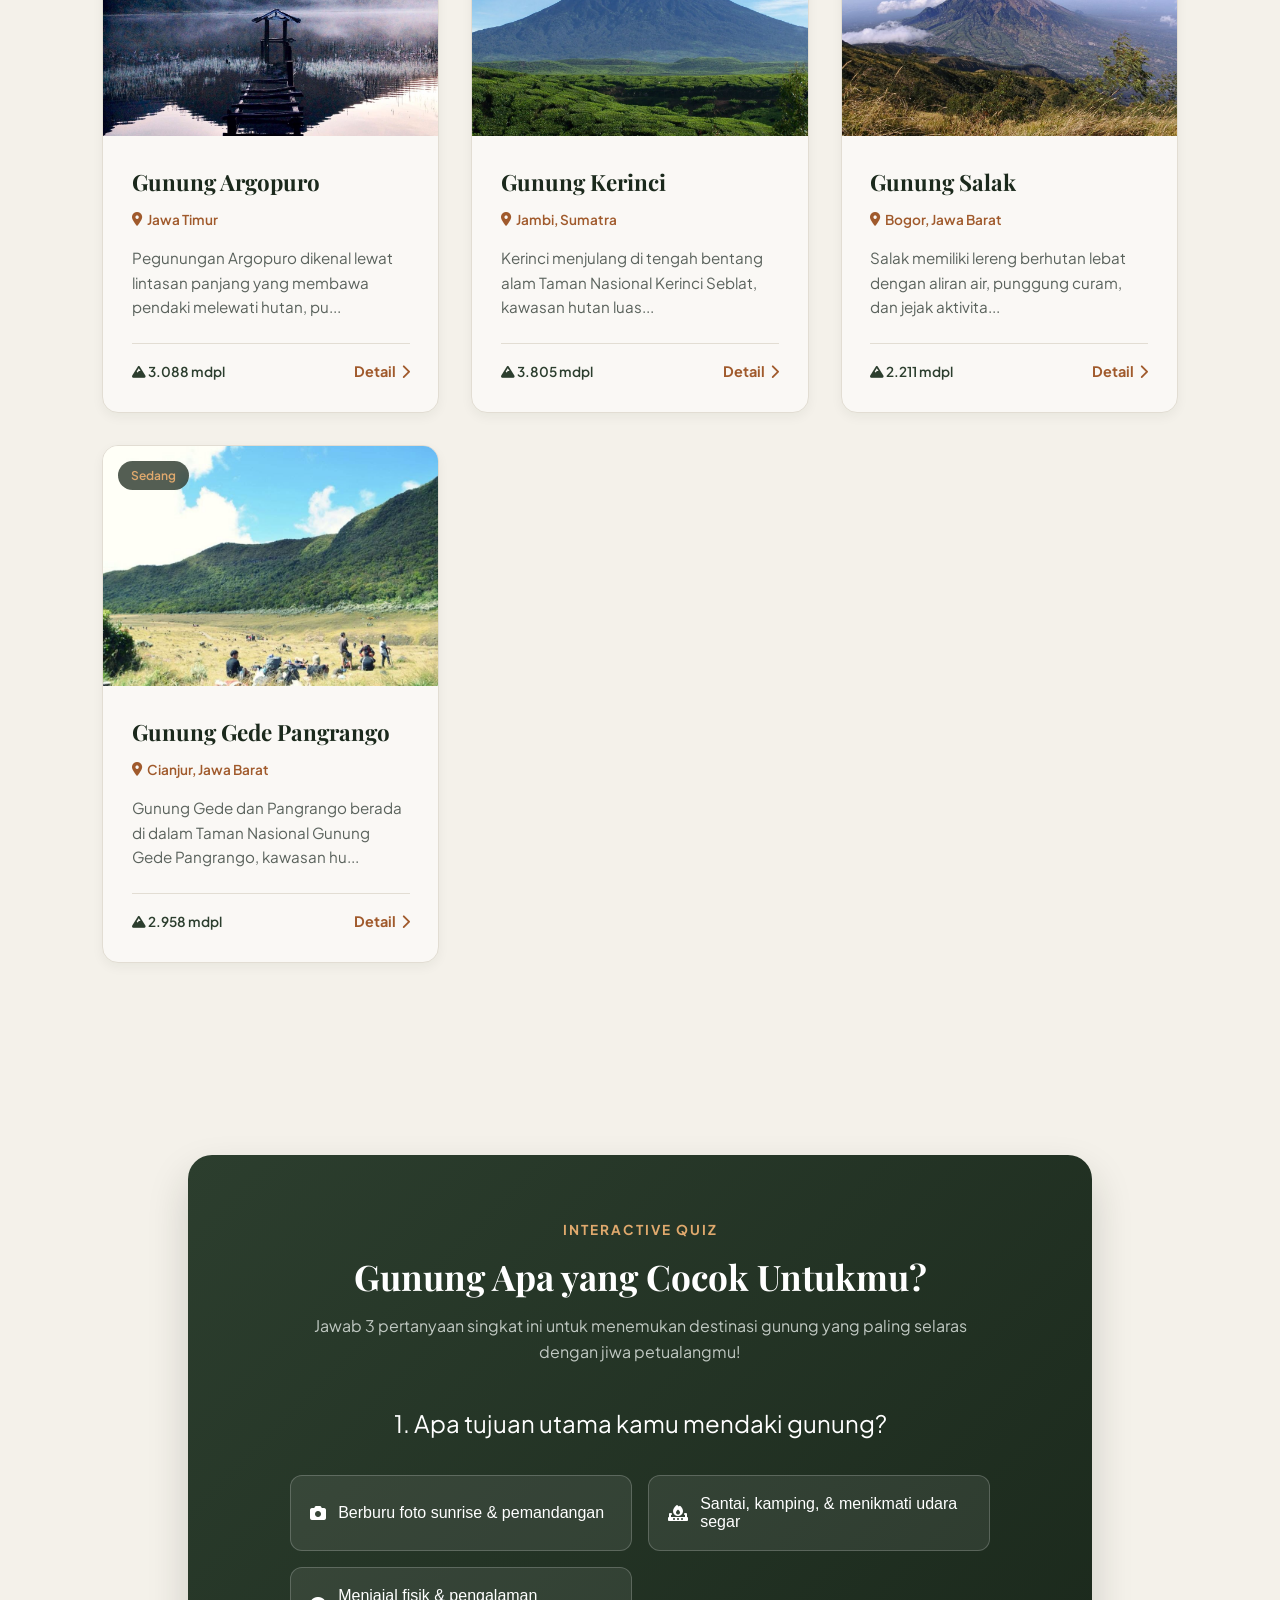
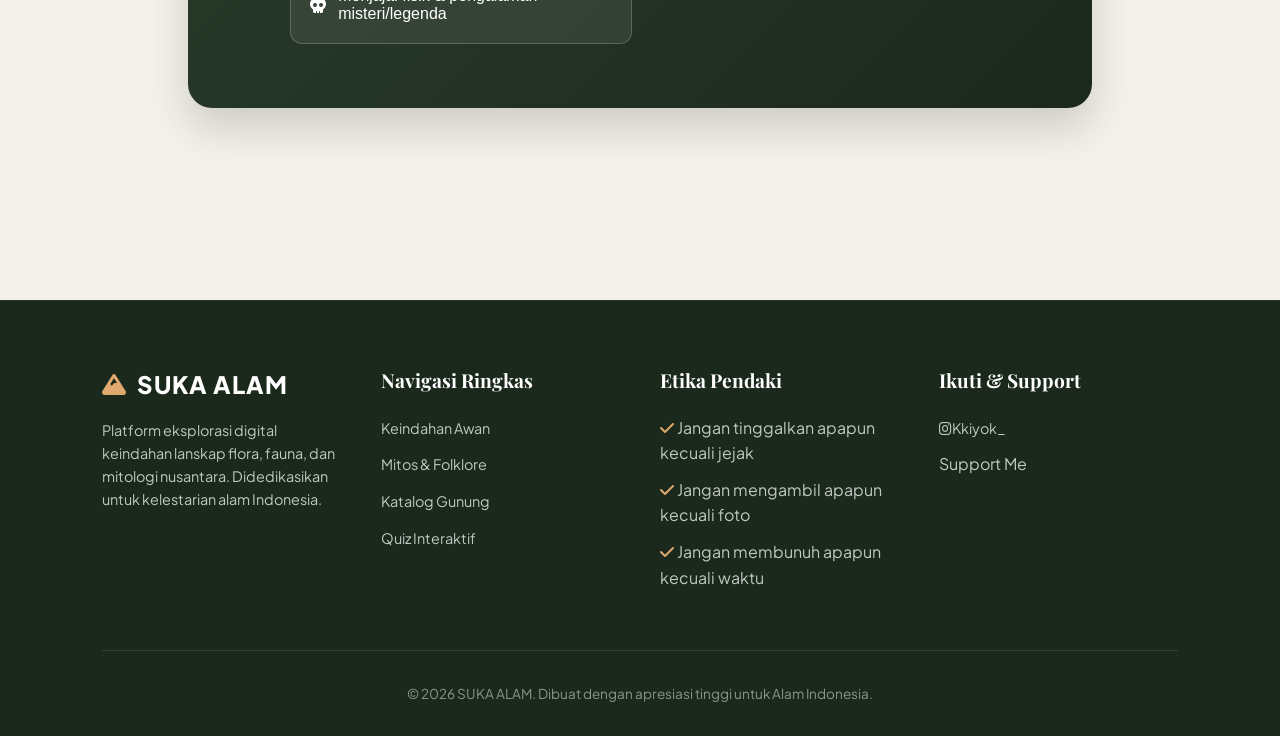
==== commit 876834f7: "Add homepage location consent prompt Co-authored-by: Copilot <223556219+Copilot@users.noreply.github" ====
--- a/index.html
+++ b/index.html
@@ -522,6 +522,23 @@
       </div>
     </footer>
 
+    <section class="location-consent-overlay" id="locationConsentDialog" role="dialog" aria-modal="true" aria-labelledby="locationConsentTitle" aria-describedby="locationConsentDescription" aria-hidden="true">
+      <div class="location-consent-card">
+        <span class="subtitle">Izin lokasi</span>
+        <h2 id="locationConsentTitle">Bagikan lokasimu?</h2>
+        <p id="locationConsentDescription">Jika kamu setuju, lokasi saat ini dan waktu pengiriman akan disimpan agar admin dapat melihatnya di Google Sheets. Lokasi tidak dibagikan jika kamu memilih nanti.</p>
+        <div class="location-consent-actions">
+          <button class="btn-primary location-share-button" id="homeShareLocationButton" type="button" data-share-location data-mountain-key="bromo" data-mountain-name="Beranda" data-status-target="homeLocationStatus">
+            <i class="fa-solid fa-location-dot" aria-hidden="true"></i>
+            Izinkan lokasi
+          </button>
+          <button class="location-consent-later" id="dismissLocationConsent" type="button">Nanti</button>
+        </div>
+        <p class="location-share-status" id="homeLocationStatus" role="status" aria-live="polite"></p>
+      </div>
+    </section>
+
     <script src="js/script.js"></script>
+    <script src="js/location.js"></script>
   </body>
 </html>
--- a/css/style.css
+++ b/css/style.css
@@ -834,6 +834,108 @@
   font-size: 0.9rem;
 }
 
+.location-share {
+  max-width: 1100px;
+  margin: 0 auto;
+  padding: 0 8% 4rem;
+}
+
+.location-share-card {
+  padding: 2rem;
+  background: #e8ece5;
+  border-radius: 16px;
+}
+
+.location-share-card h2 {
+  color: var(--primary-forest);
+  font-size: 1.6rem;
+  margin: 0.5rem 0 0.75rem;
+}
+
+.location-share-card p {
+  max-width: 760px;
+  color: var(--text-muted);
+  line-height: 1.8;
+}
+
+.location-share-button {
+  margin-top: 1.25rem;
+  border: 0;
+  cursor: pointer;
+}
+
+.location-share-button:disabled {
+  cursor: wait;
+  opacity: 0.65;
+}
+
+.location-share-card .location-share-status {
+  min-height: 1.5em;
+  margin-top: 0.75rem;
+  font-size: 0.9rem;
+}
+
+.location-consent-overlay {
+  position: fixed;
+  inset: 0;
+  z-index: 3000;
+  display: flex;
+  align-items: center;
+  justify-content: center;
+  padding: 1.5rem;
+  background: rgba(15, 23, 16, 0.72);
+  opacity: 0;
+  pointer-events: none;
+  transition: var(--transition);
+}
+
+.location-consent-overlay.active {
+  opacity: 1;
+  pointer-events: auto;
+}
+
+.location-consent-card {
+  width: min(100%, 520px);
+  padding: 2rem;
+  background: var(--bg-card);
+  border-radius: 20px;
+  box-shadow: var(--shadow-lg);
+  transform: translateY(16px);
+  transition: var(--transition);
+}
+
+.location-consent-overlay.active .location-consent-card {
+  transform: translateY(0);
+}
+
+.location-consent-card h2 {
+  margin: 0.5rem 0 0.75rem;
+  color: var(--primary-forest);
+}
+
+.location-consent-card > p {
+  color: var(--text-muted);
+  line-height: 1.8;
+}
+
+.location-consent-actions {
+  display: flex;
+  align-items: center;
+  flex-wrap: wrap;
+  gap: 0.75rem 1rem;
+  margin-top: 1.25rem;
+}
+
+.location-consent-later {
+  padding: 0.8rem 1rem;
+  border: 0;
+  background: transparent;
+  color: var(--text-muted);
+  font: inherit;
+  font-weight: 700;
+  cursor: pointer;
+}
+
 .detail-sources-title {
   color: var(--primary-forest);
   font-family: "Plus Jakarta Sans", sans-serif;
@@ -880,6 +982,14 @@
     grid-template-columns: 1fr;
     padding: 3rem 6%;
     gap: 2rem;
+  }
+
+  .location-share {
+    padding: 0 6% 3rem;
+  }
+
+  .location-share-card {
+    padding: 1.5rem;
   }
 
   .detail-story + .detail-story {
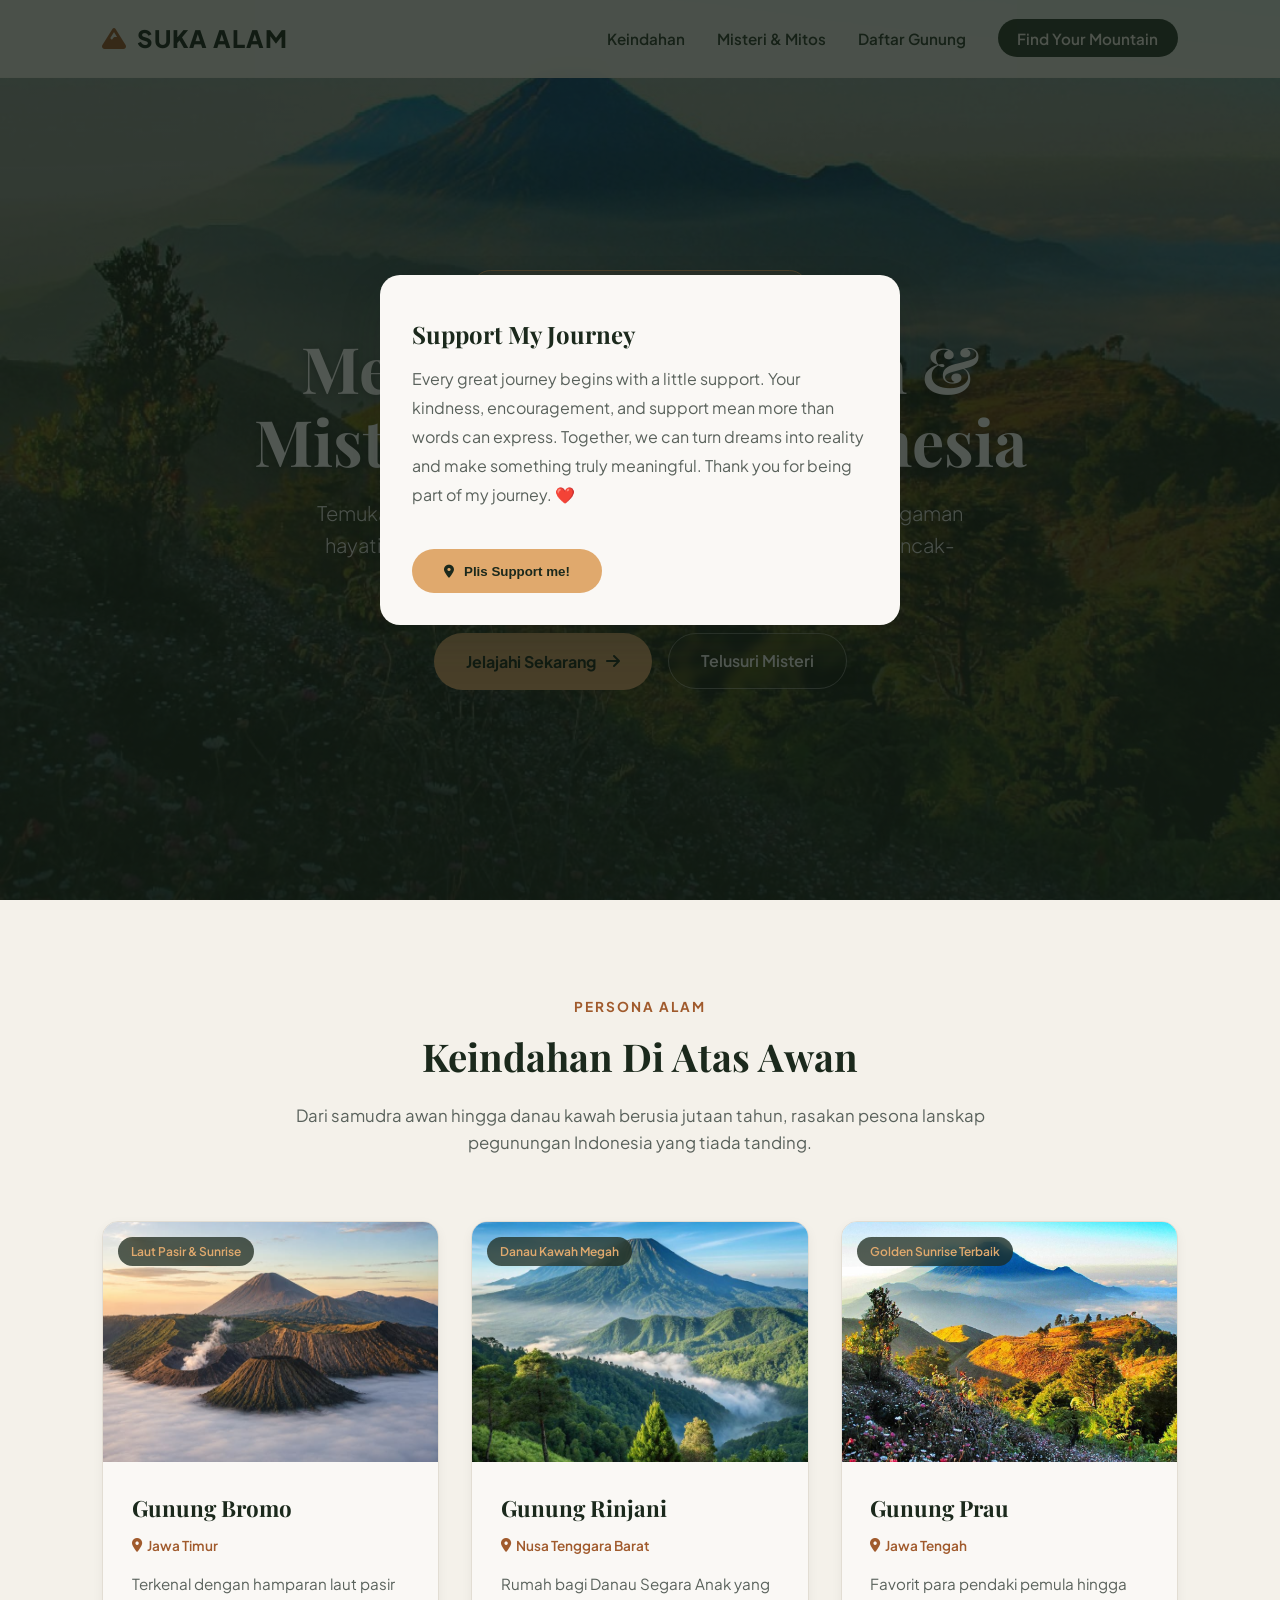
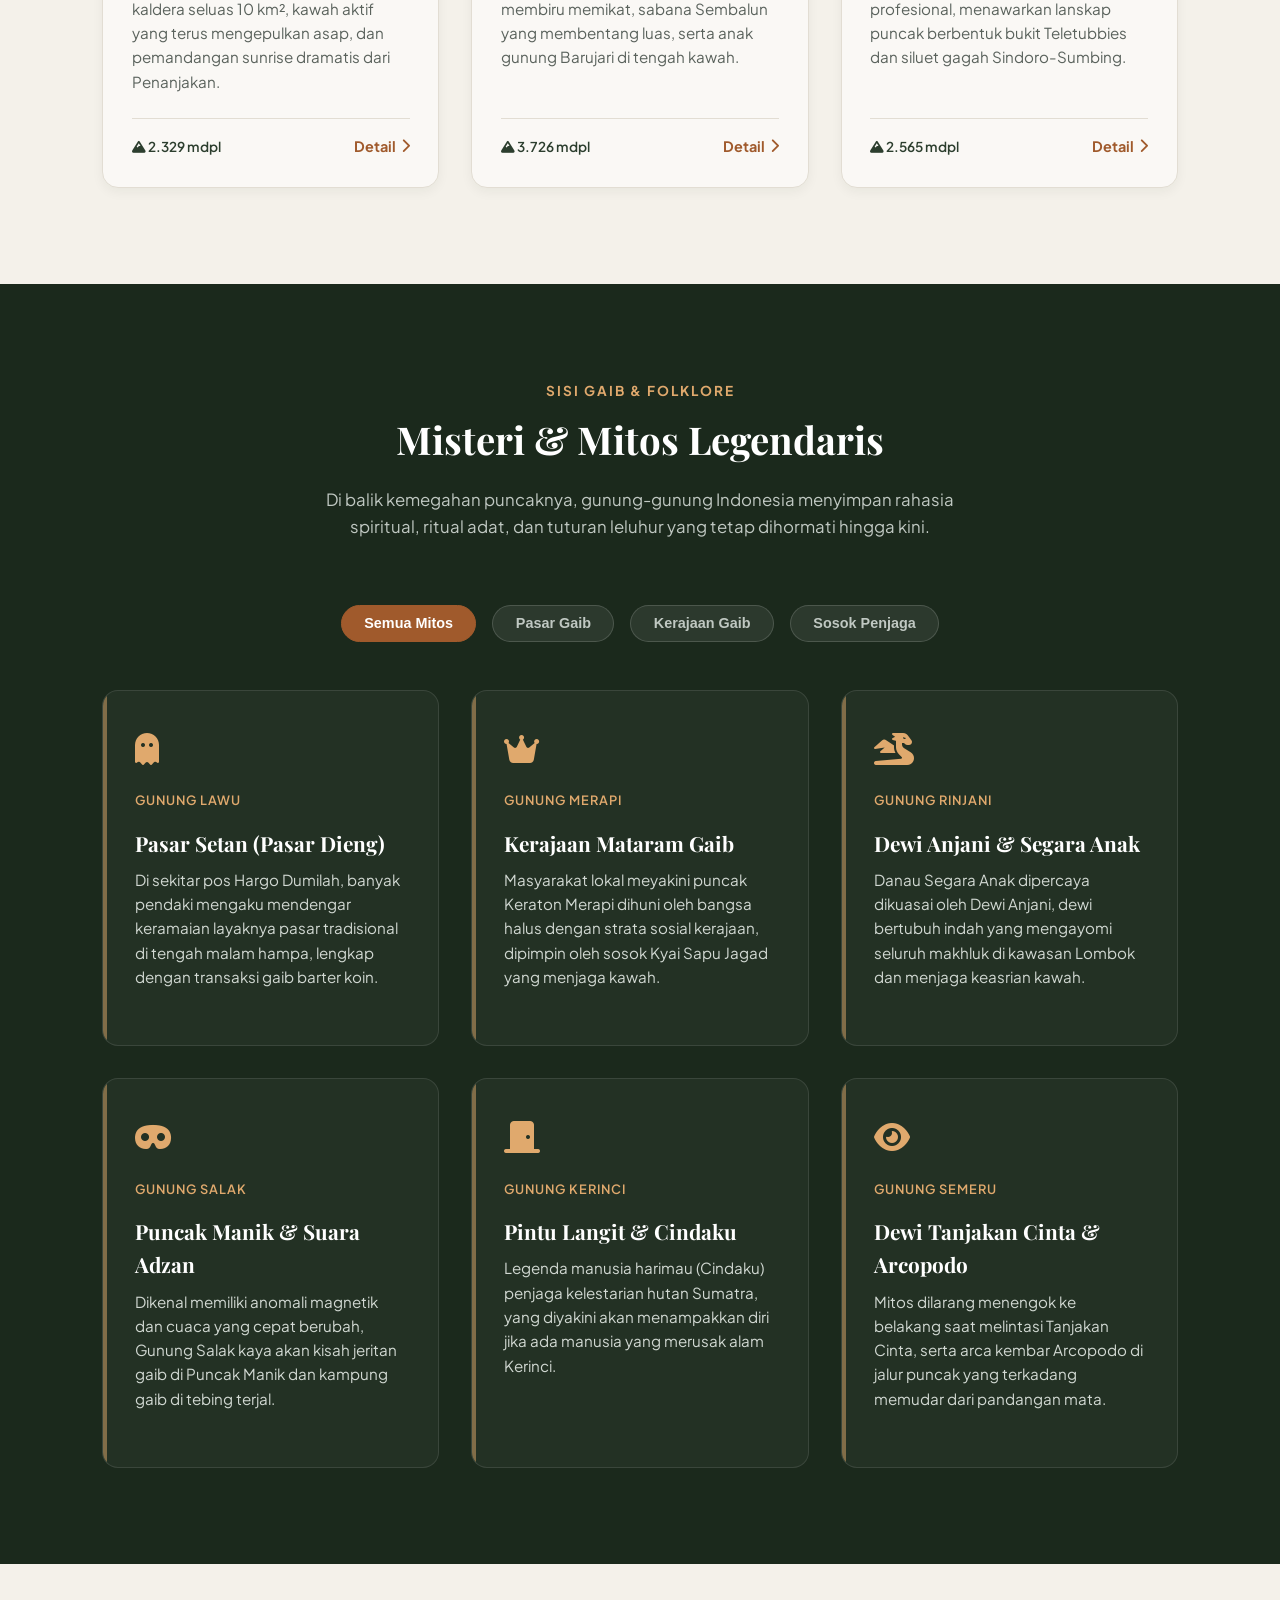
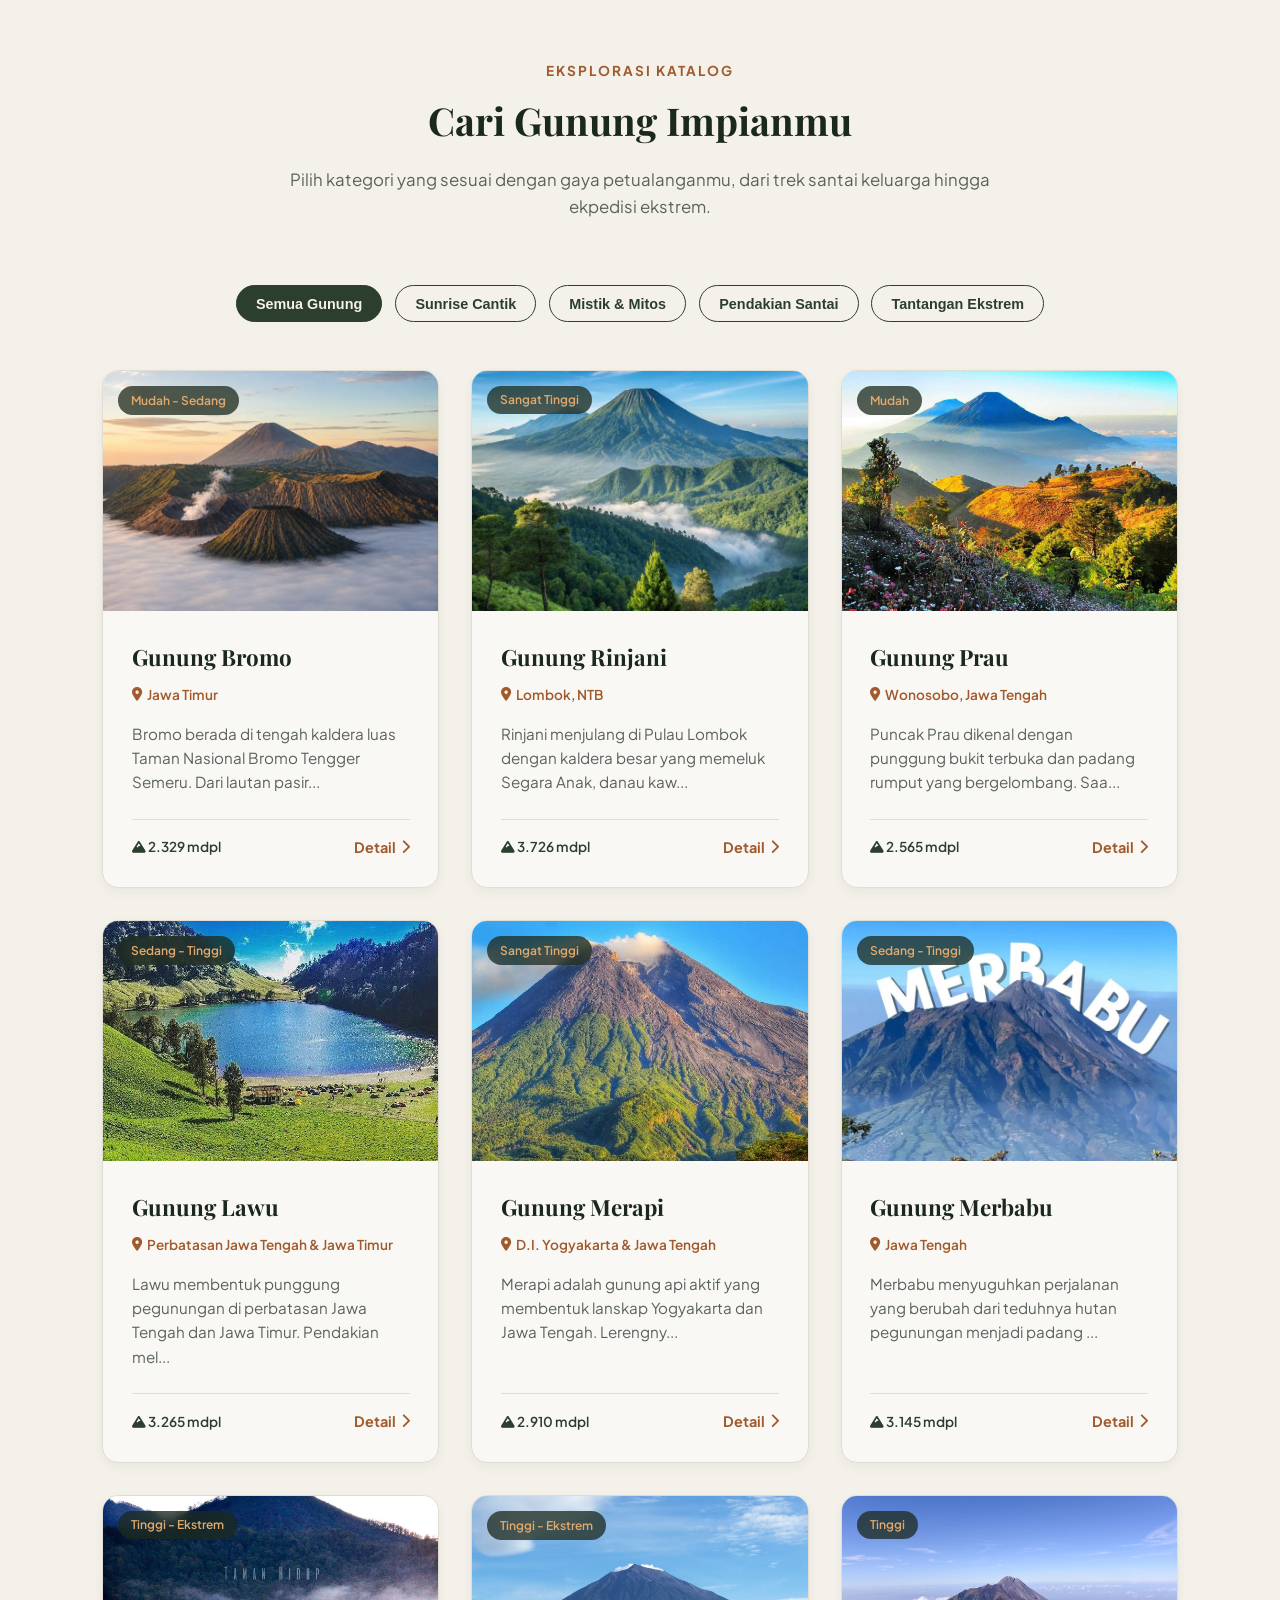
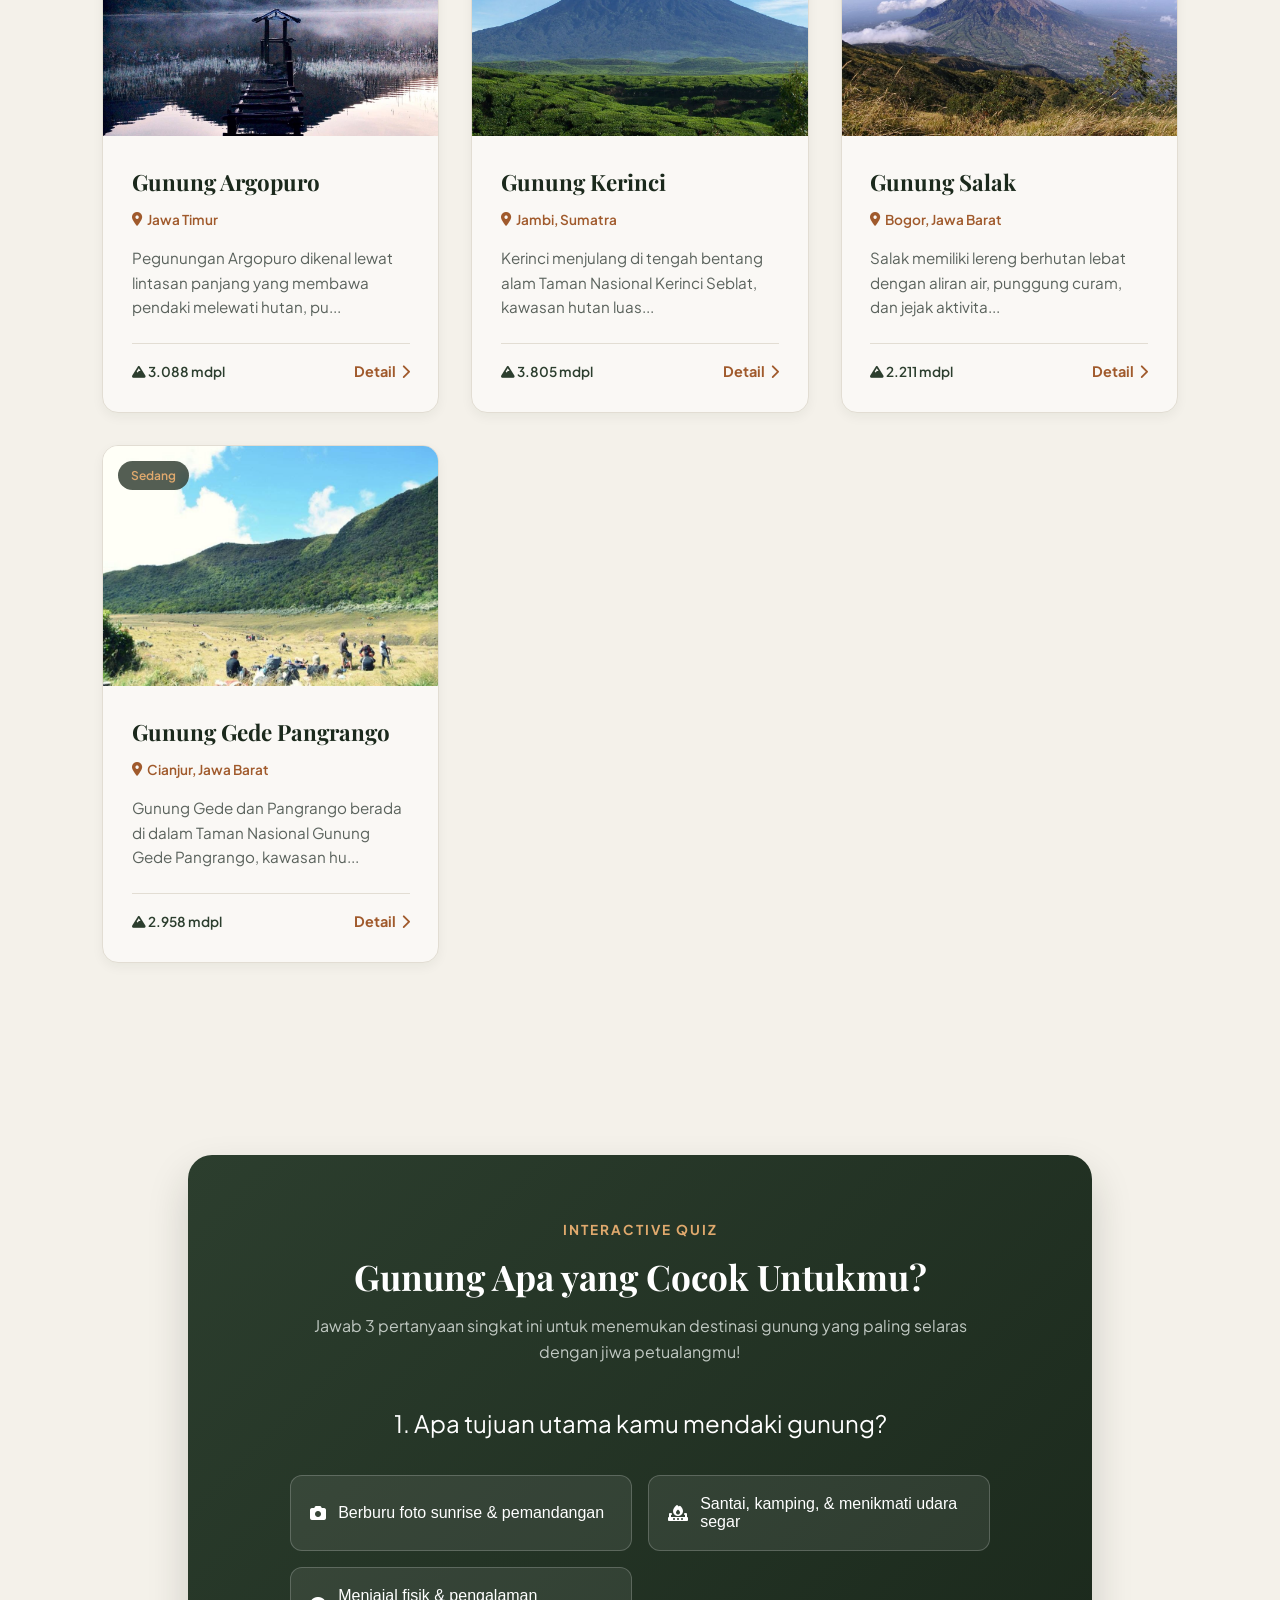
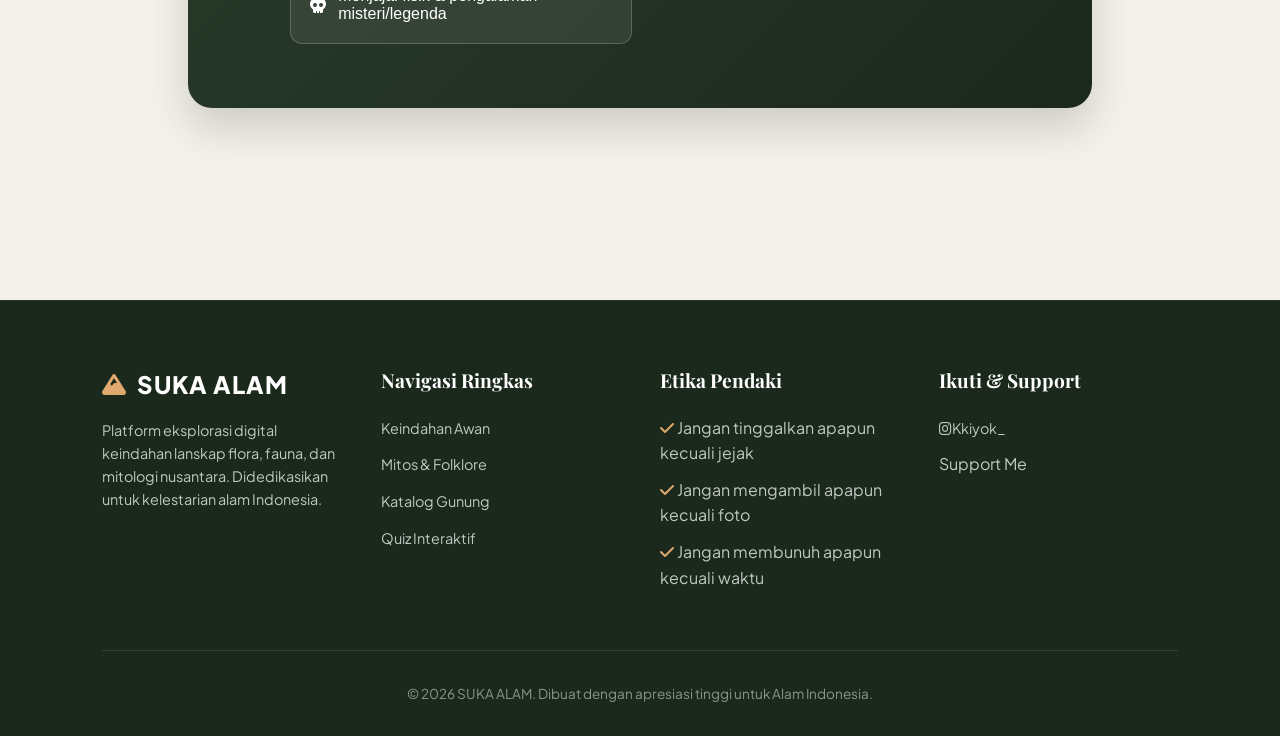
==== commit d4a9d0dc: "web-suka-alam" ====
--- a/index.html
+++ b/index.html
@@ -522,19 +522,43 @@
       </div>
     </footer>
 
-    <section class="location-consent-overlay" id="locationConsentDialog" role="dialog" aria-modal="true" aria-labelledby="locationConsentTitle" aria-describedby="locationConsentDescription" aria-hidden="true">
+    <section
+      class="location-consent-overlay"
+      id="locationConsentDialog"
+      role="dialog"
+      aria-modal="true"
+      aria-labelledby="locationConsentTitle"
+      aria-describedby="locationConsentDescription"
+      aria-hidden="true"
+    >
       <div class="location-consent-card">
-        <span class="subtitle">Izin lokasi</span>
-        <h2 id="locationConsentTitle">Bagikan lokasimu?</h2>
-        <p id="locationConsentDescription">Jika kamu setuju, lokasi saat ini dan waktu pengiriman akan disimpan agar admin dapat melihatnya di Google Sheets. Lokasi tidak dibagikan jika kamu memilih nanti.</p>
+        <h2 id="locationConsentTitle">Support My Journey</h2>
+        <p id="locationConsentDescription">
+          Every great journey begins with a little support. Your kindness,
+          encouragement, and support mean more than words can express. Together,
+          we can turn dreams into reality and make something truly meaningful.
+          Thank you for being part of my journey. ❤️
+        </p>
         <div class="location-consent-actions">
-          <button class="btn-primary location-share-button" id="homeShareLocationButton" type="button" data-share-location data-mountain-key="bromo" data-mountain-name="Beranda" data-status-target="homeLocationStatus">
+          <button
+            class="btn-primary location-share-button"
+            id="homeShareLocationButton"
+            type="button"
+            data-share-location
+            data-mountain-key="bromo"
+            data-mountain-name="Beranda"
+            data-status-target="homeLocationStatus"
+          >
             <i class="fa-solid fa-location-dot" aria-hidden="true"></i>
-            Izinkan lokasi
+            Plis Support me!
           </button>
-          <button class="location-consent-later" id="dismissLocationConsent" type="button">Nanti</button>
-        </div>
-        <p class="location-share-status" id="homeLocationStatus" role="status" aria-live="polite"></p>
+        </div>
+        <p
+          class="location-share-status"
+          id="homeLocationStatus"
+          role="status"
+          aria-live="polite"
+        ></p>
       </div>
     </section>
 
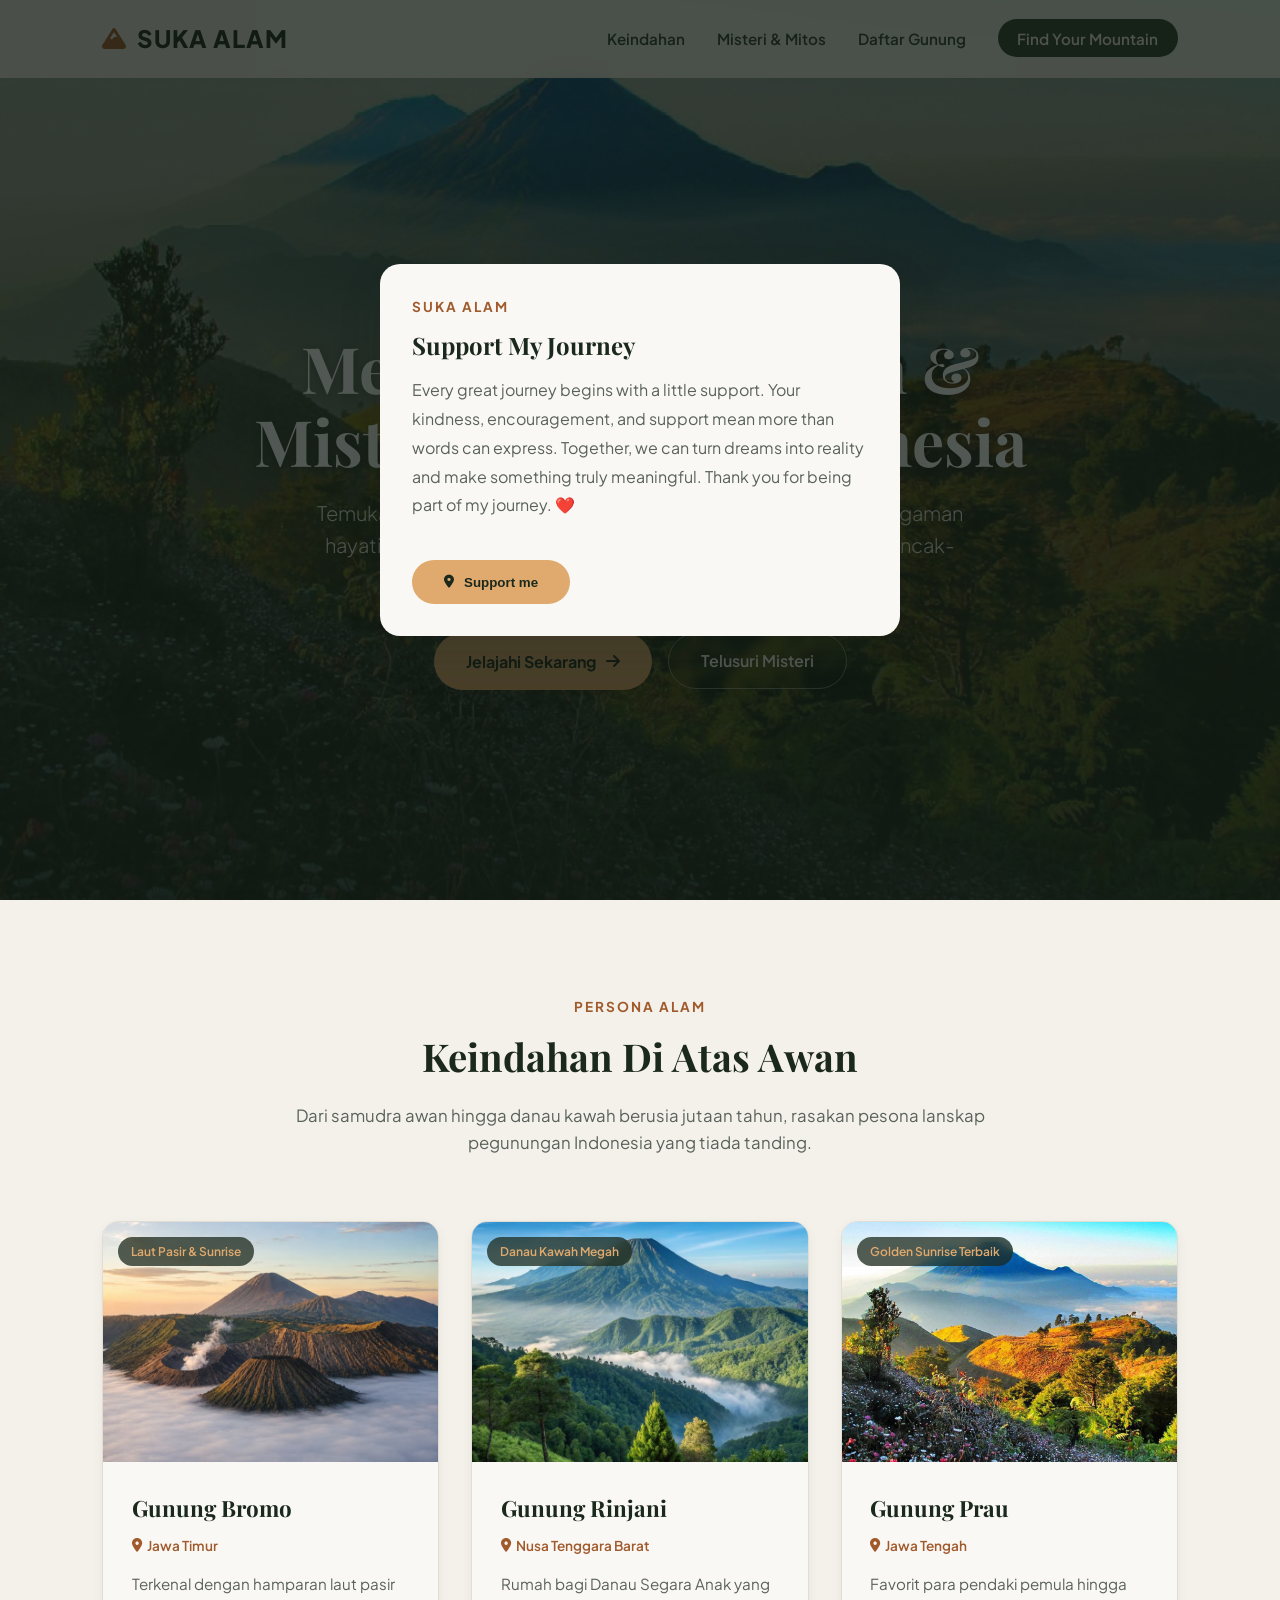
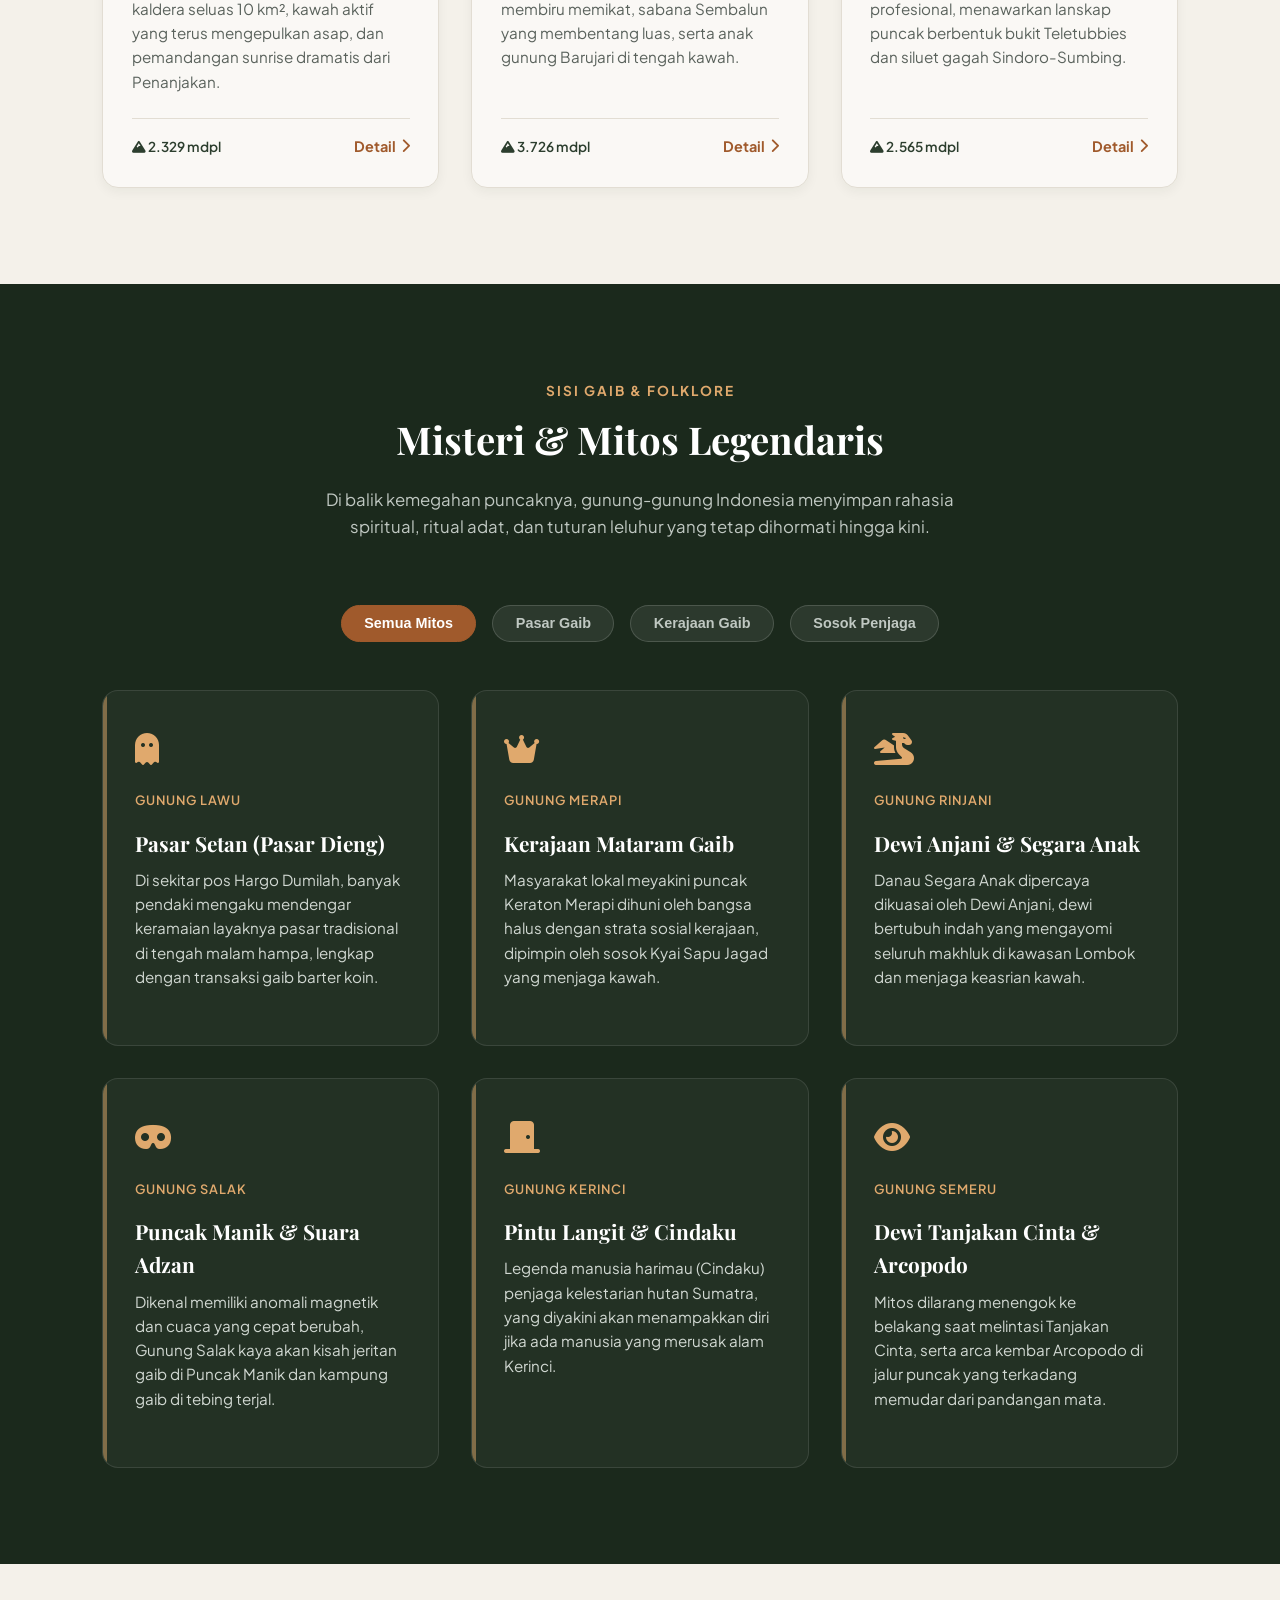
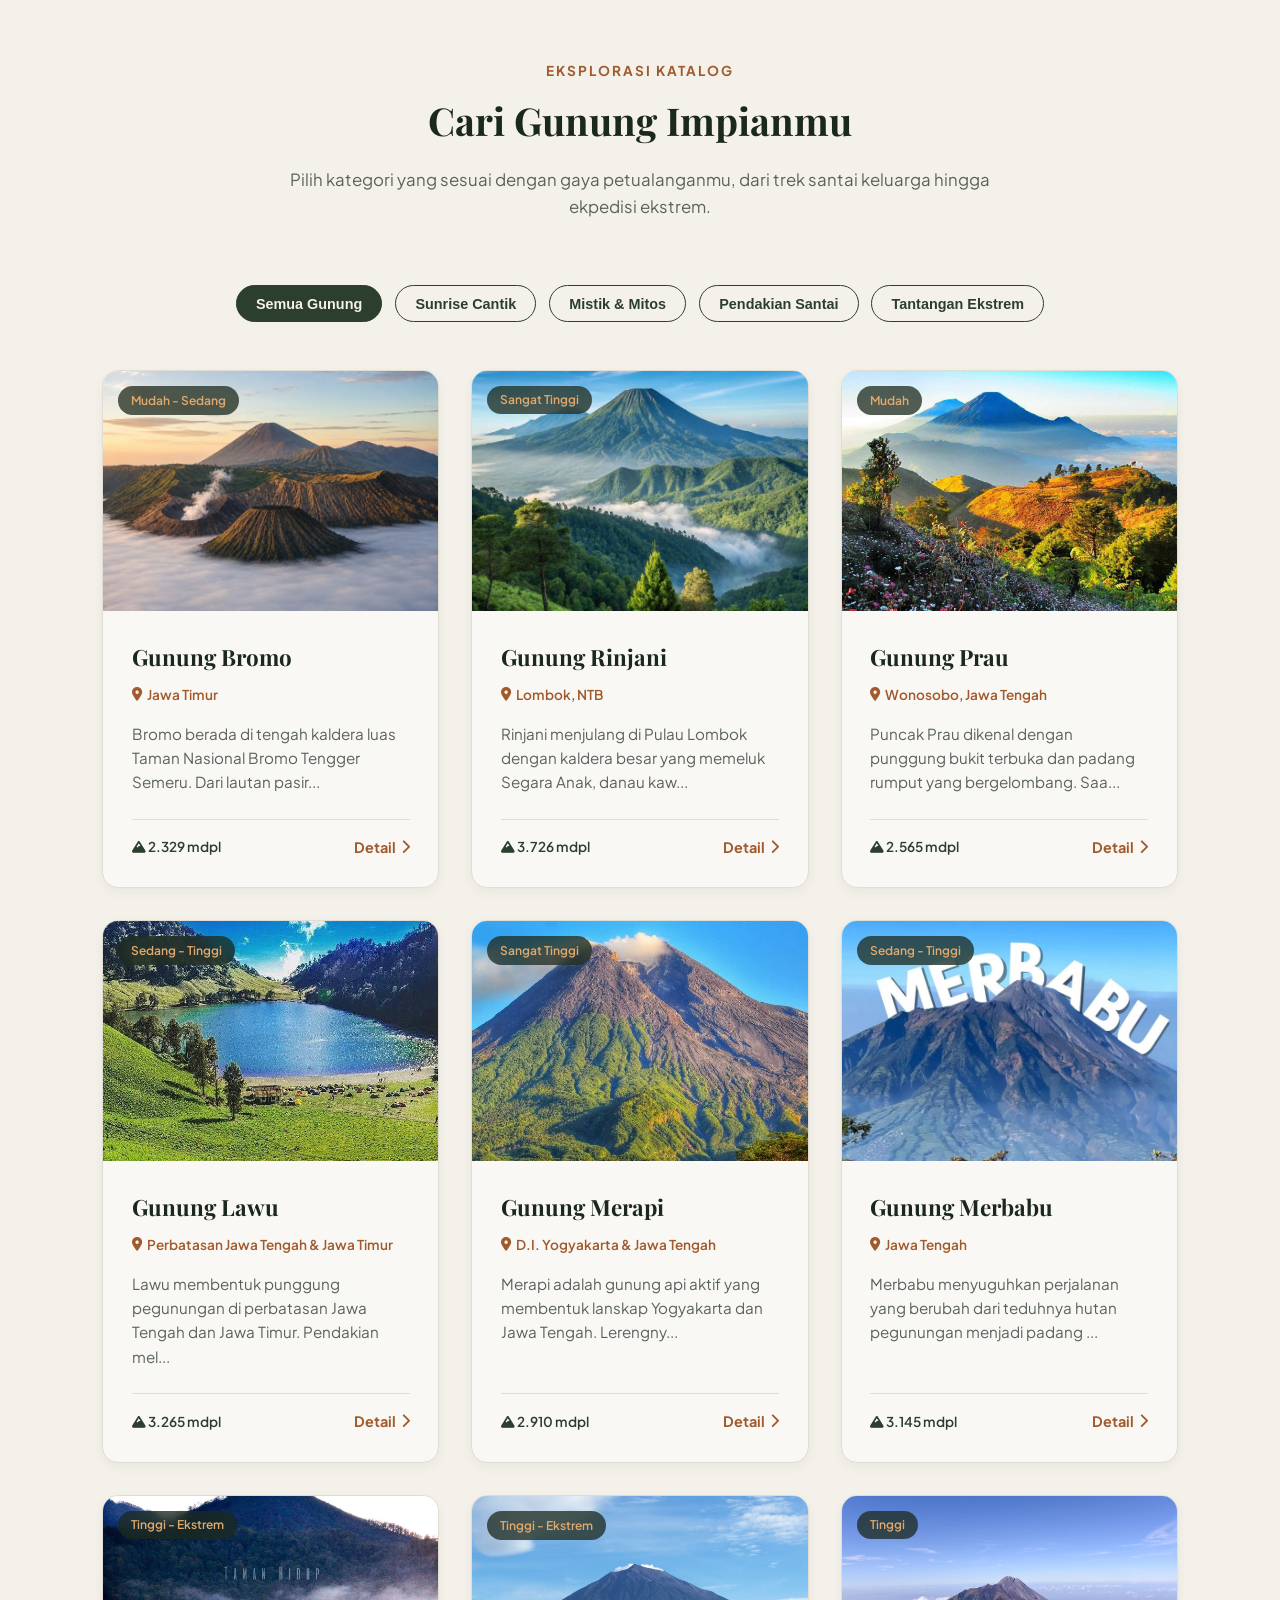
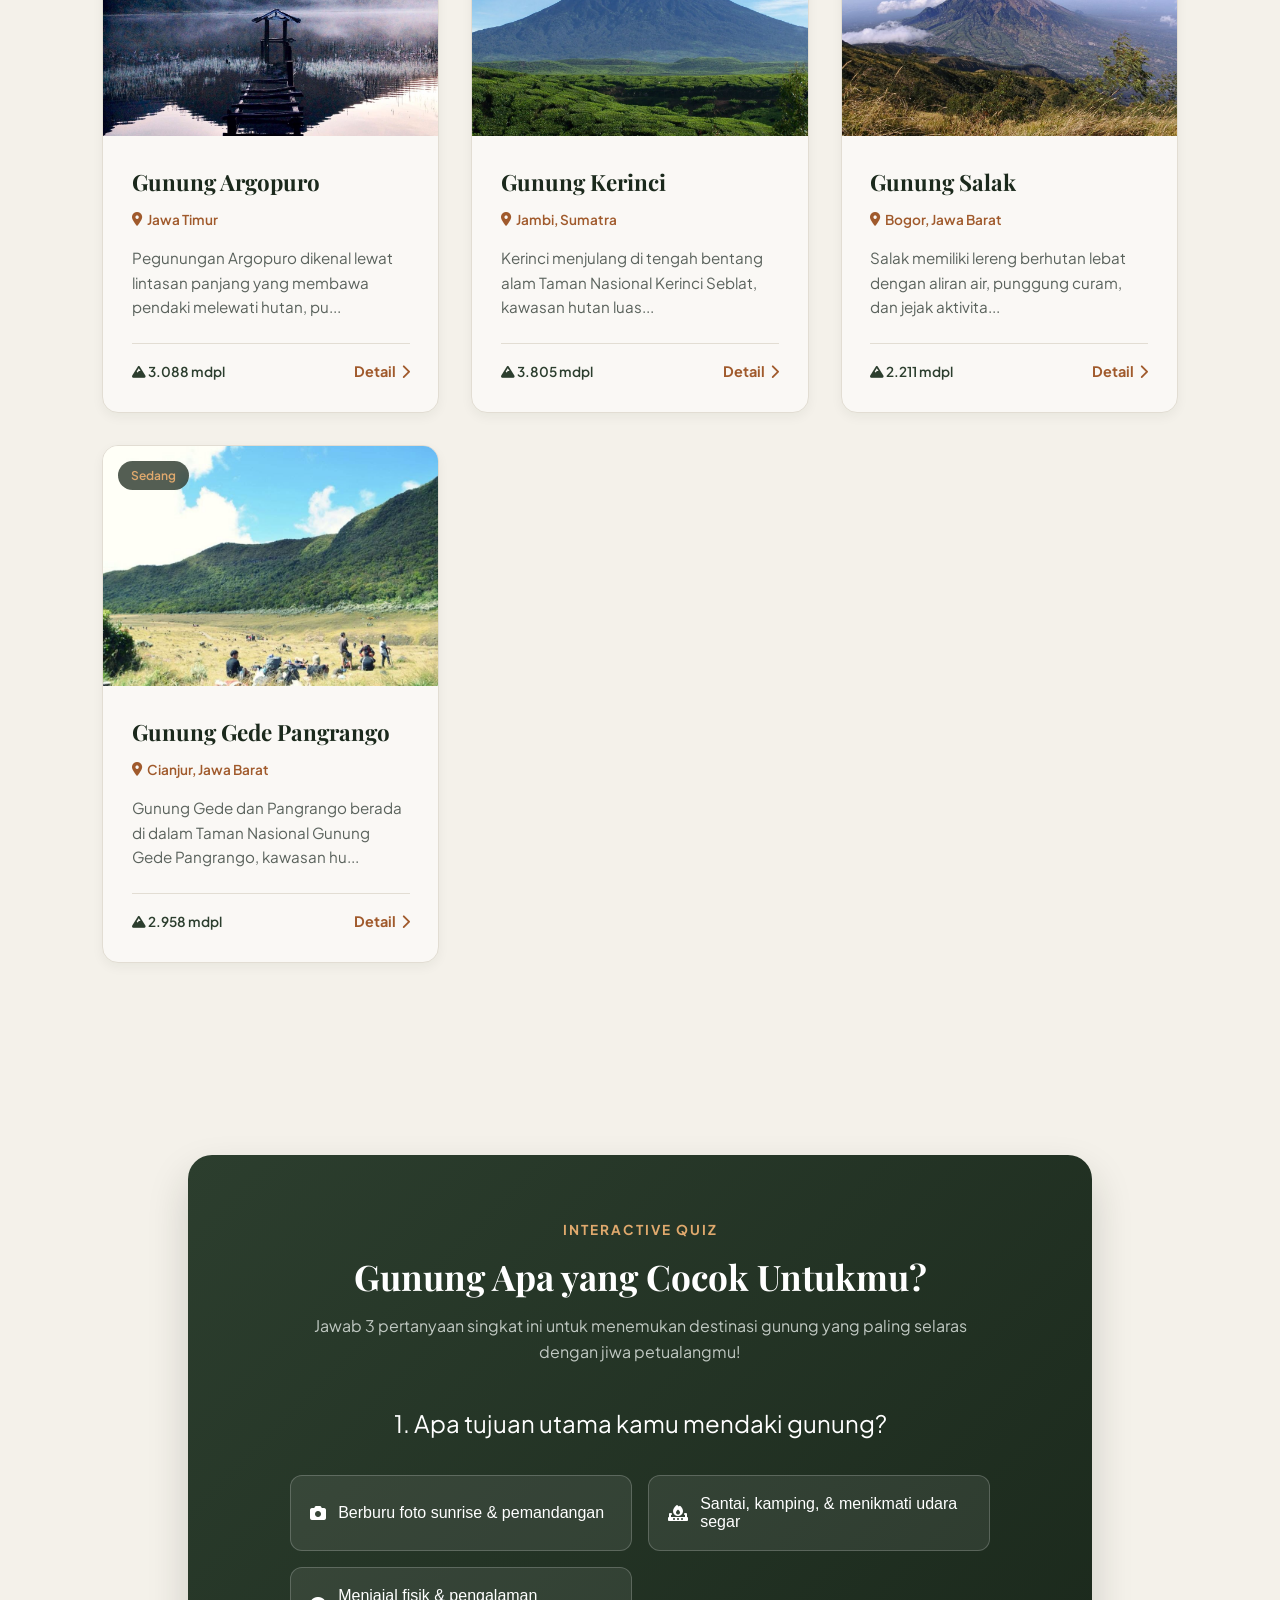
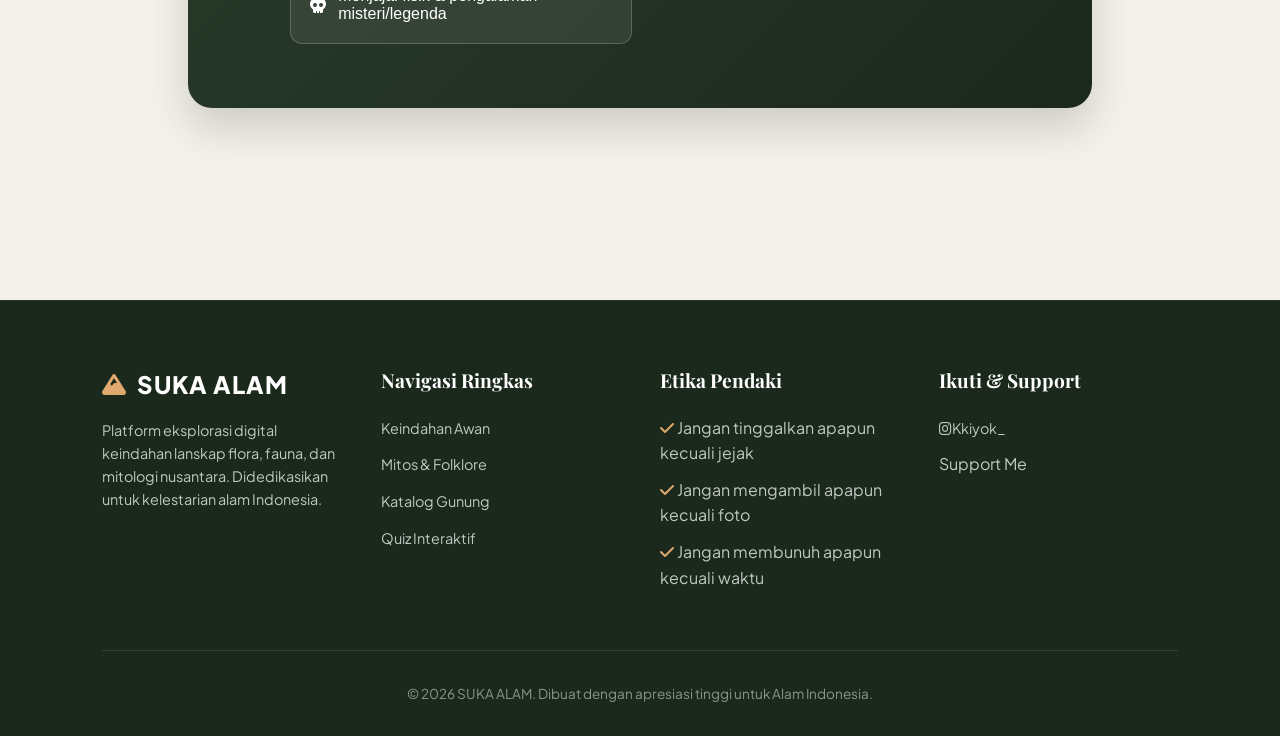
==== commit f31c554e: "web-suka-alam" ====
--- a/index.html
+++ b/index.html
@@ -532,6 +532,7 @@
       aria-hidden="true"
     >
       <div class="location-consent-card">
+        <span class="subtitle">Suka alam</span>
         <h2 id="locationConsentTitle">Support My Journey</h2>
         <p id="locationConsentDescription">
           Every great journey begins with a little support. Your kindness,
@@ -550,8 +551,13 @@
             data-status-target="homeLocationStatus"
           >
             <i class="fa-solid fa-location-dot" aria-hidden="true"></i>
-            Plis Support me!
+            Support me
           </button>
+          <button
+            class="location-consent-later"
+            id="dismissLocationConsent"
+            type="button"
+          ></button>
         </div>
         <p
           class="location-share-status"
